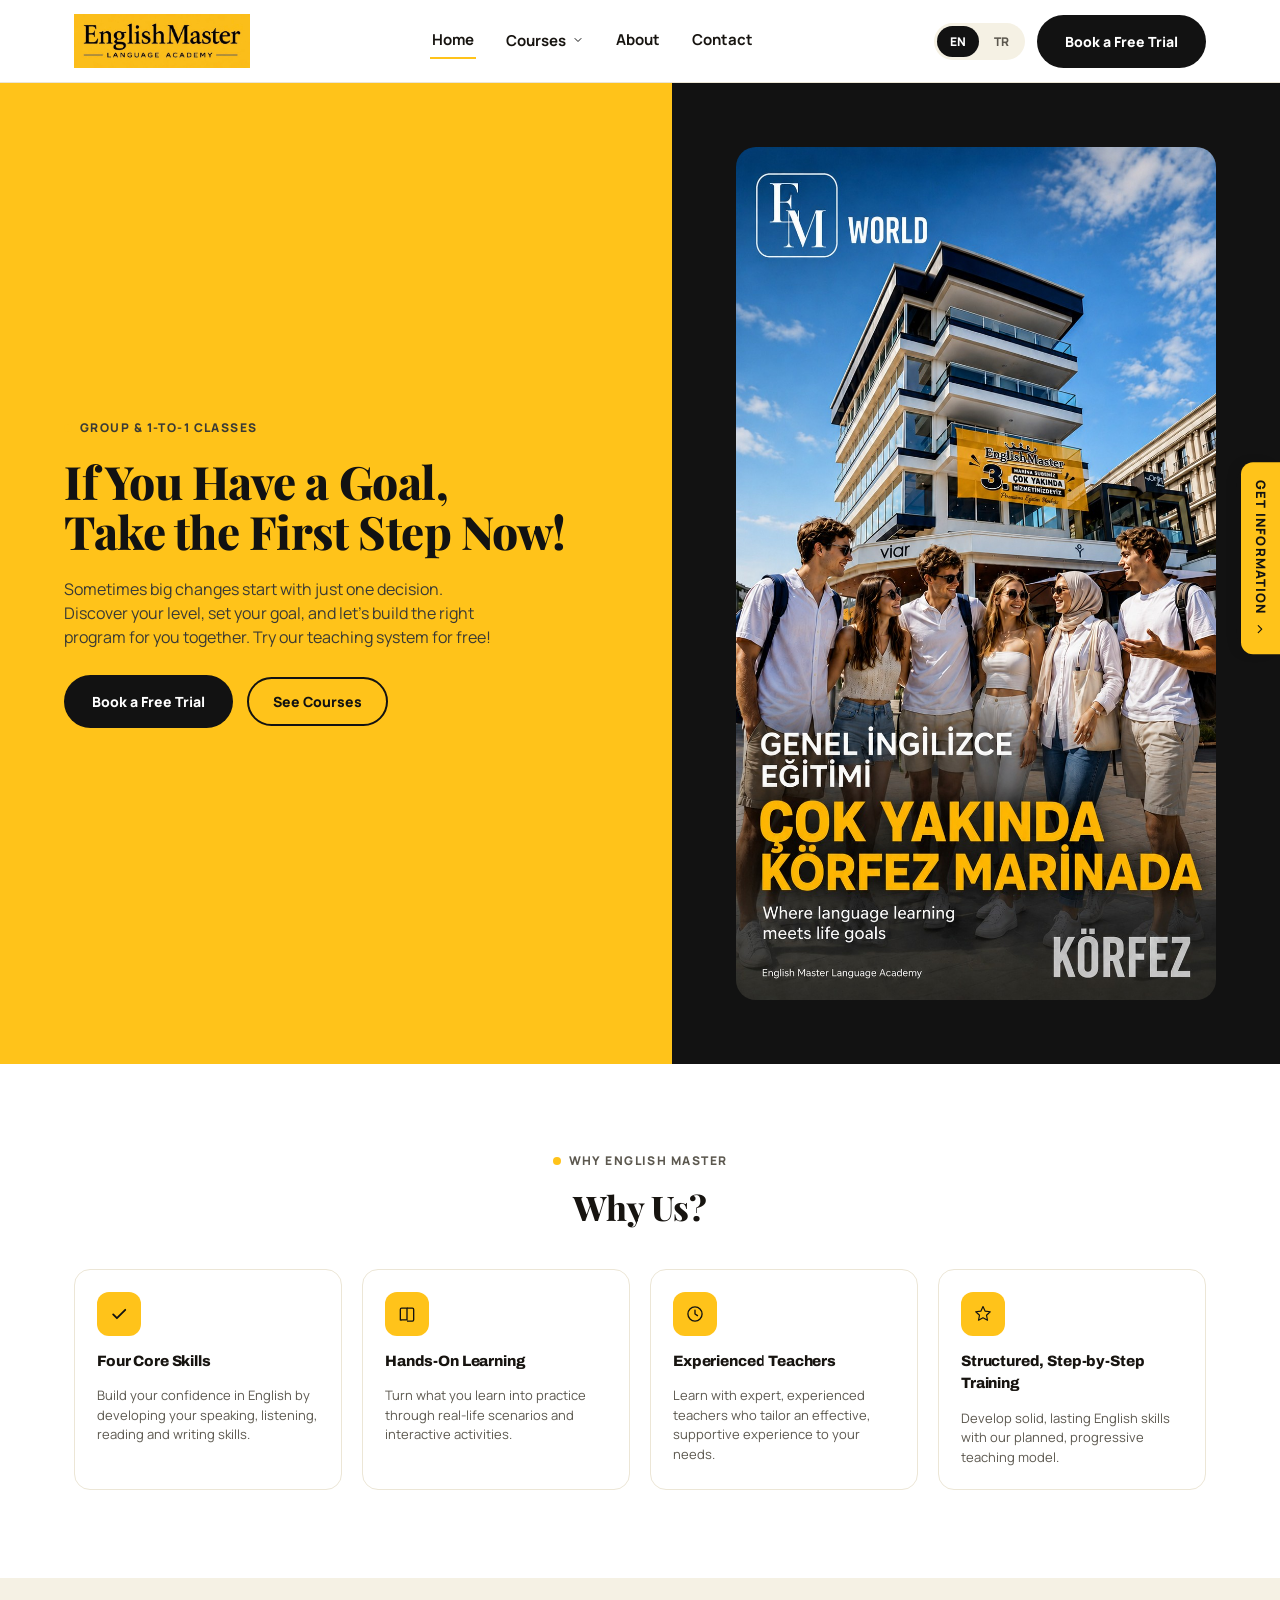
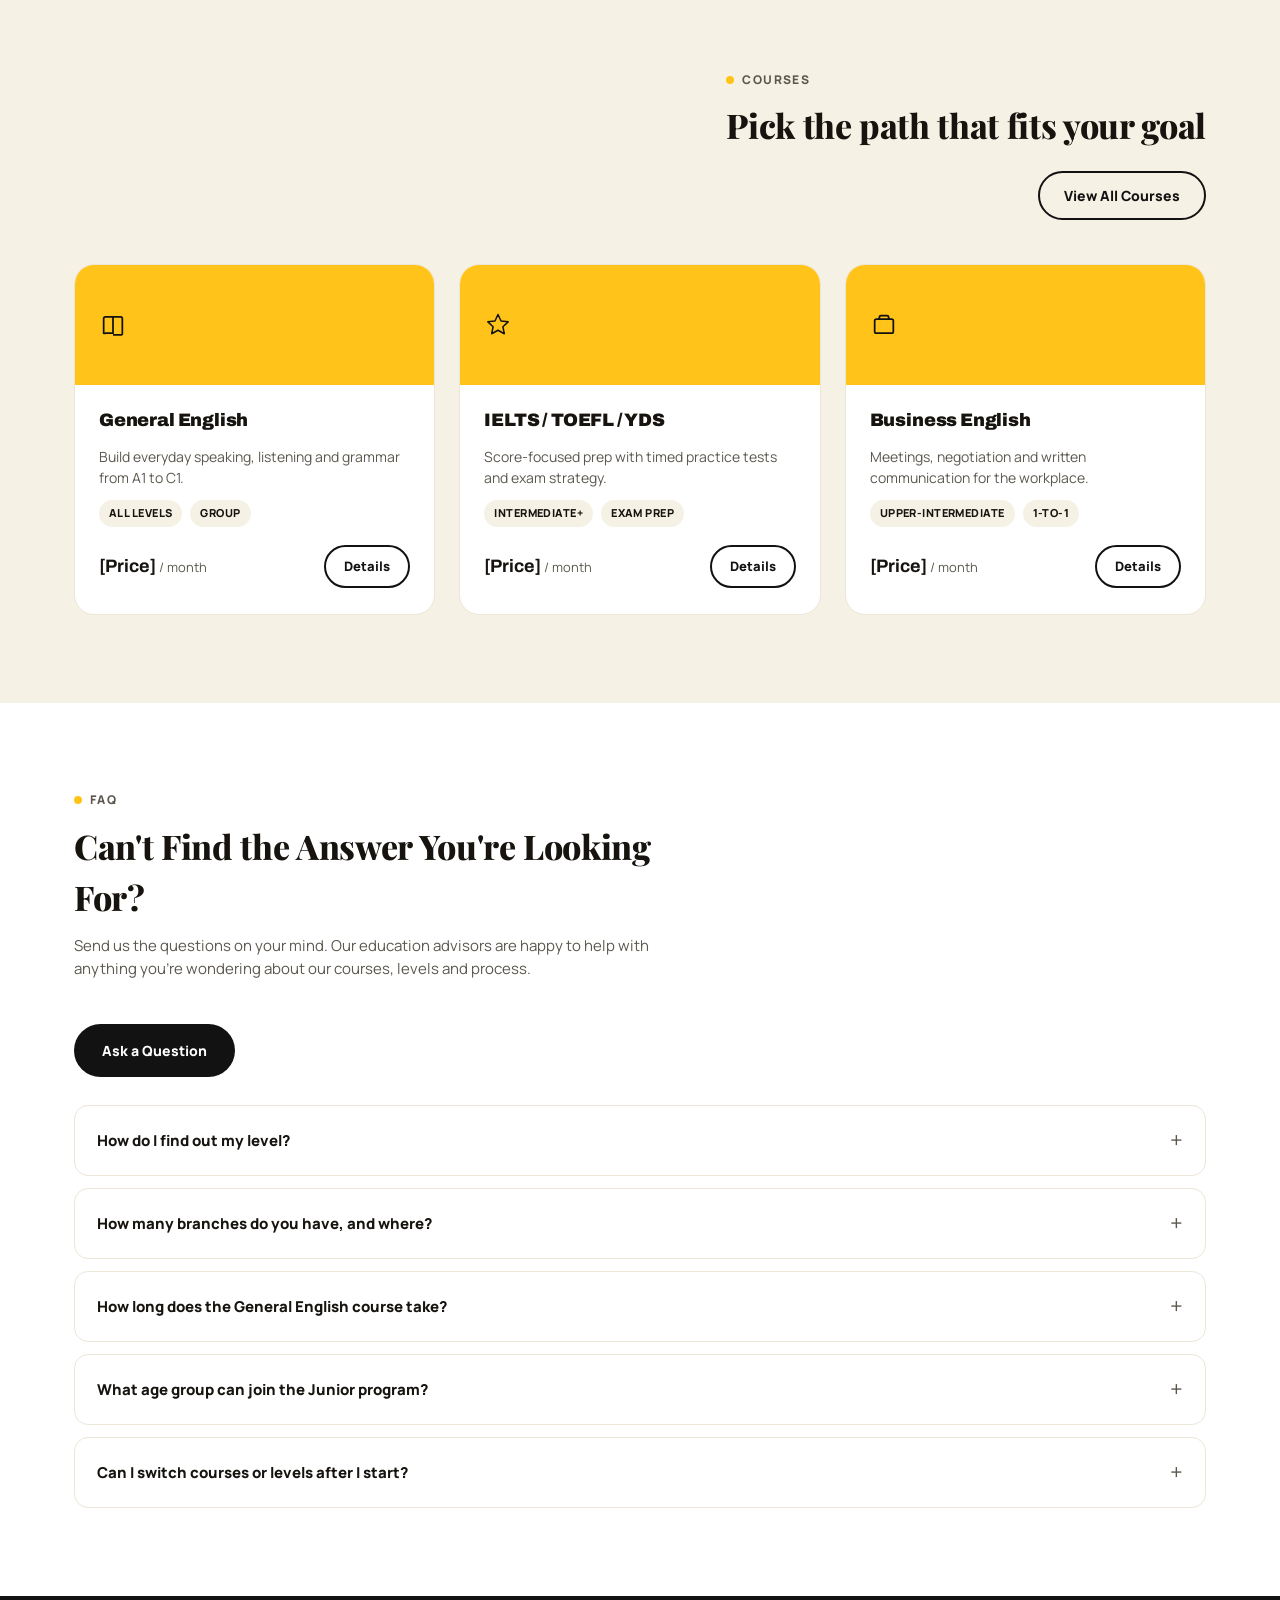
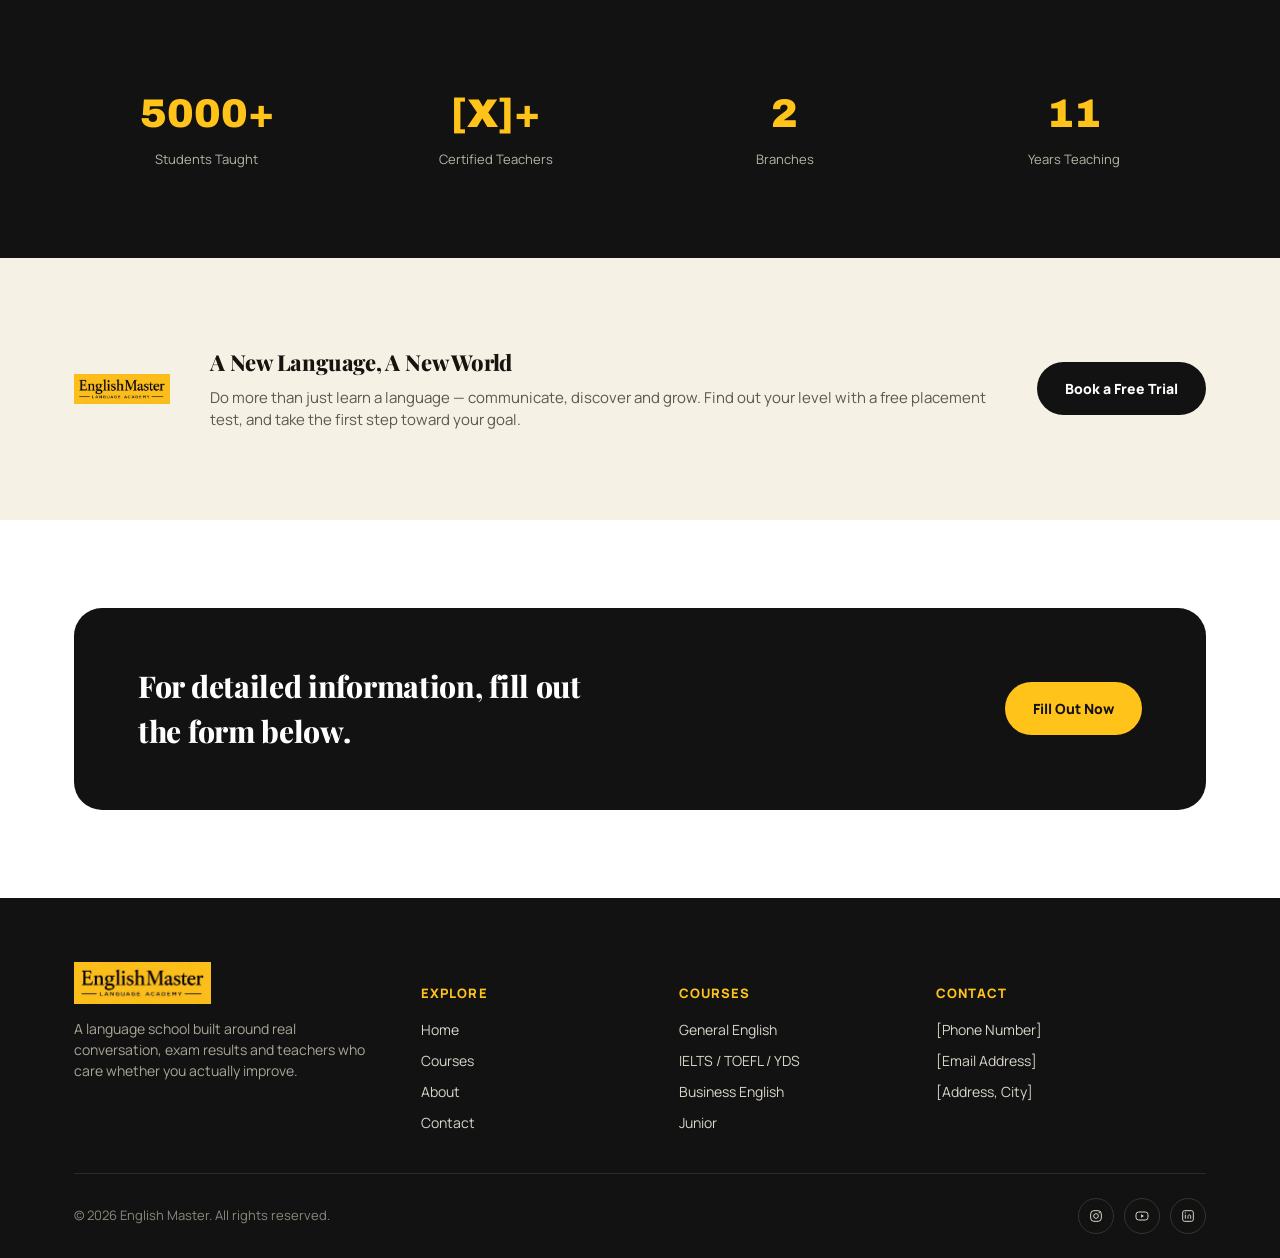
==== index.html @ 017a29ae "Apply content revision brief: new homepage hero/why-us/FAQ, real stats, and course-page overhaul Hom" ====
<!doctype html>
<html lang="en">
<head>
<meta charset="UTF-8">
<meta name="viewport" content="width=device-width, initial-scale=1.0">
<title>English Master — Learn English With Confidence</title>
<meta name="description" content="English Master is a language school offering General English, exam preparation (IELTS, TOEFL, YDS) and Business English courses, in person and online.">
<link rel="stylesheet" href="css/style.css">
</head>
<body>

<header class="site-header">
  <div class="header-inner">
    <a href="index.html" class="logo">
      <span class="logo-badge">
        <img src="images/logo.png" alt="English Master Language Academy" class="logo-img">
      </span>
    </a>
    <nav class="main-nav" id="mainNav">
      <a href="index.html" class="active" data-i18n="nav.home">Home</a>
      <div class="nav-item has-dropdown">
        <button type="button" class="dropdown-trigger" aria-expanded="false" aria-haspopup="true">
          <span data-i18n="nav.courses">Courses</span>
          <svg width="12" height="12" viewBox="0 0 24 24" fill="none"><path d="M6 9l6 6 6-6" stroke="#121212" stroke-width="2" stroke-linecap="round" stroke-linejoin="round"/></svg>
        </button>
        <div class="dropdown-menu">
    <a href="course-general-english.html" data-i18n="footer.courseGeneral">General English</a>
    <a href="course-ielts.html" data-i18n="courses.card2.title">IELTS Preparation</a>
    <a href="course-toefl.html" data-i18n="courses.card3.title">TOEFL Preparation</a>
    <a href="course-yds.html" data-i18n="courses.card4.title">YDS / YÖKDİL</a>
    <a href="course-business-english.html" data-i18n="courses.card5.title">Business English</a>
    <a href="course-junior.html" data-i18n="courses.card6.title">Junior</a>
    <a href="courses.html" class="dropdown-viewall" data-i18n="home.courses.viewAll">View All Courses</a>
        </div>
      </div>
      <a href="about.html" data-i18n="nav.about">About</a>
      <a href="contact.html" data-i18n="nav.contact">Contact</a>
    </nav>
    <div class="header-actions">
      <div class="lang-toggle" id="langToggle">
        <button type="button" class="lang-btn active" data-lang="en" aria-pressed="true">EN</button>
        <button type="button" class="lang-btn" data-lang="tr" aria-pressed="false">TR</button>
      </div>
      <a class="btn btn-primary" href="contact.html#lead-form" data-i18n="common.bookTrial">Book a Free Trial</a>
      <button class="nav-toggle" id="navToggle" aria-label="Toggle menu">
        <svg width="20" height="20" viewBox="0 0 24 24" fill="none"><path d="M4 6h16M4 12h16M4 18h16" stroke="#121212" stroke-width="2" stroke-linecap="round"/></svg>
      </button>
    </div>
  </div>
</header>

<section class="hero" style="padding:0;">
  <div class="hero-copy">
    <span class="kicker" style="color:#3a3a35;" data-i18n="home.hero.kicker">Group &amp; 1-to-1 classes</span>
    <h1 data-i18n-html="home.hero.title">Fluent starts<br>with one class.</h1>
    <p data-i18n="home.hero.desc">Structured levels, real conversation practice, and a free placement test before you commit to anything.</p>
    <div class="hero-actions">
      <a class="btn btn-primary" href="contact.html#lead-form" data-i18n="common.bookTrial">Book a Free Trial</a>
      <a class="btn btn-outline" href="courses.html" data-i18n="home.hero.seeCourses">See Courses</a>
    </div>
  </div>
  <div class="hero-photo">
    <img src="images/korfez-marina-promo.jpg" alt="English Master Körfez Marina branch opening soon" class="hero-photo-img">
  </div>
</section>

<section class="reveal">
  <div class="container">
    <div class="section-head center" style="margin-bottom:36px;">
      <span class="kicker" data-i18n="home.why.kicker">Why English Master</span>
      <h2 data-i18n="home.why.title">Everything you need to actually speak English</h2>
    </div>
    <div class="feature-grid stagger">
      <div class="feature-card">
        <span class="icon-badge">
          <svg width="20" height="20" viewBox="0 0 24 24" fill="none"><path d="M5 12.5l4.5 4.5L19.5 7" stroke="#121212" stroke-width="2.2" fill="none" stroke-linecap="round" stroke-linejoin="round"/></svg>
        </span>
        <h4 data-i18n="home.feature1.title">Progress Guarantee</h4>
        <p data-i18n="home.feature1.desc">Move up a level on schedule, or keep attending classes at no extra cost until you do.</p>
      </div>
      <div class="feature-card">
        <span class="icon-badge">
          <svg width="20" height="20" viewBox="0 0 24 24" fill="none"><path d="M4 19V6.5C4 5.7 4.7 5 5.5 5H12v14H5.5A1.5 1.5 0 0 1 4 19z" stroke="#121212" stroke-width="1.6" fill="none"/><path d="M12 5h6.5c.8 0 1.5.7 1.5 1.5V19a1.5 1.5 0 0 1-1.5 1.5H12" stroke="#121212" stroke-width="1.6" fill="none"/></svg>
        </span>
        <h4 data-i18n="home.feature2.title">Certified Teachers</h4>
        <p data-i18n="home.feature2.desc">Every instructor is trained and certified before they lead a class of their own.</p>
      </div>
      <div class="feature-card">
        <span class="icon-badge">
          <svg width="20" height="20" viewBox="0 0 24 24" fill="none"><circle cx="12" cy="12" r="8.5" stroke="#121212" stroke-width="1.6"/><path d="M12 7.5V12l3 2" stroke="#121212" stroke-width="1.6" stroke-linecap="round" stroke-linejoin="round"/></svg>
        </span>
        <h4 data-i18n="home.feature3.title">Online &amp; In-Person</h4>
        <p data-i18n="home.feature3.desc">Join a classroom near you or take live online lessons — same curriculum, either way.</p>
      </div>
      <div class="feature-card">
        <span class="icon-badge">
          <svg width="20" height="20" viewBox="0 0 24 24" fill="none"><path d="M12 3l2.6 5.6 6.1.7-4.5 4.2 1.2 6-5.4-3-5.4 3 1.2-6-4.5-4.2 6.1-.7z" stroke="#121212" stroke-width="1.4" stroke-linejoin="round" fill="none"/></svg>
        </span>
        <h4 data-i18n="home.feature4.title">Exam-Focused Prep</h4>
        <p data-i18n="home.feature4.desc">Dedicated tracks for IELTS, TOEFL and YDS, taught by examiners-trained staff.</p>
      </div>
    </div>
  </div>
</section>

<section class="bg-sand reveal">
  <div class="container">
    <div class="section-head" style="display:flex; align-items:flex-end; justify-content:space-between; flex-wrap:wrap; gap:20px; max-width:none;">
      <div>
        <span class="kicker" data-i18n="home.courses.kicker">Courses</span>
        <h2 style="margin-top:10px;" data-i18n="home.courses.title">Pick the path that fits your goal</h2>
      </div>
      <a class="btn btn-outline" href="courses.html" data-i18n="home.courses.viewAll">View All Courses</a>
    </div>
    <div class="course-grid stagger">
      <div class="course-card">
        <div class="course-card-top">
          <svg width="28" height="28" viewBox="0 0 24 24" fill="none"><path d="M4 19V6.5C4 5.7 4.7 5 5.5 5H12v14H5.5A1.5 1.5 0 0 1 4 19z" stroke="#121212" stroke-width="1.5" fill="none"/><path d="M12 5h6.5c.8 0 1.5.7 1.5 1.5V19a1.5 1.5 0 0 1-1.5 1.5H12" stroke="#121212" stroke-width="1.5" fill="none"/></svg>
        </div>
        <div class="course-card-body">
          <h4 style="font-size:18px; font-family:'Archivo',sans-serif; font-weight:900;" data-i18n="home.course1.title">General English</h4>
          <p class="text-soft" style="font-size:14px;" data-i18n="home.course1.desc">Build everyday speaking, listening and grammar from A1 to C1.</p>
          <div class="course-tags"><span class="tag" data-i18n="home.course1.tag1">All Levels</span><span class="tag" data-i18n="home.course1.tag2">Group</span></div>
          <div class="course-card-footer">
            <span class="course-price"><strong>[Price]</strong> <span data-i18n="common.perMonth">/ month</span></span>
            <a class="btn btn-sm btn-outline" href="courses.html" data-i18n="common.details">Details</a>
          </div>
        </div>
      </div>
      <div class="course-card">
        <div class="course-card-top">
          <svg width="28" height="28" viewBox="0 0 24 24" fill="none"><path d="M12 3l2.6 5.6 6.1.7-4.5 4.2 1.2 6-5.4-3-5.4 3 1.2-6-4.5-4.2 6.1-.7z" stroke="#121212" stroke-width="1.3" stroke-linejoin="round" fill="none"/></svg>
        </div>
        <div class="course-card-body">
          <h4 style="font-size:18px; font-family:'Archivo',sans-serif; font-weight:900;" data-i18n="home.course2.title">IELTS / TOEFL / YDS</h4>
          <p class="text-soft" style="font-size:14px;" data-i18n="home.course2.desc">Score-focused prep with timed practice tests and exam strategy.</p>
          <div class="course-tags"><span class="tag" data-i18n="home.course2.tag1">Intermediate+</span><span class="tag" data-i18n="home.course2.tag2">Exam Prep</span></div>
          <div class="course-card-footer">
            <span class="course-price"><strong>[Price]</strong> <span data-i18n="common.perMonth">/ month</span></span>
            <a class="btn btn-sm btn-outline" href="courses.html" data-i18n="common.details">Details</a>
          </div>
        </div>
      </div>
      <div class="course-card">
        <div class="course-card-top">
          <svg width="28" height="28" viewBox="0 0 24 24" fill="none"><rect x="4" y="7" width="16" height="12" rx="1.5" stroke="#121212" stroke-width="1.5"/><path d="M8 7V5.5A1.5 1.5 0 0 1 9.5 4h5A1.5 1.5 0 0 1 16 5.5V7" stroke="#121212" stroke-width="1.5" fill="none"/></svg>
        </div>
        <div class="course-card-body">
          <h4 style="font-size:18px; font-family:'Archivo',sans-serif; font-weight:900;" data-i18n="home.course3.title">Business English</h4>
          <p class="text-soft" style="font-size:14px;" data-i18n="home.course3.desc">Meetings, negotiation and written communication for the workplace.</p>
          <div class="course-tags"><span class="tag" data-i18n="home.course3.tag1">Upper-Intermediate</span><span class="tag" data-i18n="home.course3.tag2">1-to-1</span></div>
          <div class="course-card-footer">
            <span class="course-price"><strong>[Price]</strong> <span data-i18n="common.perMonth">/ month</span></span>
            <a class="btn btn-sm btn-outline" href="courses.html" data-i18n="common.details">Details</a>
          </div>
        </div>
      </div>
    </div>
  </div>
</section>

<section class="reveal">
  <div class="container">
    <div class="section-head">
      <span class="kicker" data-i18n="home.ask.kicker">Ask Us</span>
      <h2 data-i18n="home.ask.title">Ask an English Advisor</h2>
      <p class="text-soft" data-i18n="home.ask.desc">Not sure which course or level is right for you? Ask — our advisors answer every question.</p>
    </div>
    <div style="display:flex; align-items:center; gap:14px; margin-bottom:28px; flex-wrap:wrap;">
      <a class="btn btn-primary" href="contact.html#lead-form" data-i18n="home.ask.askBtn">Ask a Question</a>
    </div>
    <div class="faq-list stagger">
      <details class="faq-item">
        <summary data-i18n="home.faq.q1">How do I find out my level?</summary>
        <p data-i18n="home.faq.a1">Before you enroll, you take a free placement test that checks your writing, speaking and reading skills, and you start in the group and level that actually fits you.</p>
      </details>
      <details class="faq-item">
        <summary data-i18n="home.faq.q2">How many branches do you have, and where?</summary>
        <p data-i18n="home.faq.a2">We have 2 branches — Yenimahalle and Körfez (Marina) — and you can also join our online classes.</p>
      </details>
      <details class="faq-item">
        <summary data-i18n="home.faq.q3">How long does the General English course take?</summary>
        <p data-i18n="home.faq.a3">Our General English course takes 2–2.5 months, with flexible weekday and weekend morning, afternoon and evening timetables.</p>
      </details>
      <details class="faq-item">
        <summary data-i18n="home.faq.q4">What age group can join the Junior program?</summary>
        <p data-i18n="home.faq.a4">Our Junior program is designed for children aged 7–12, building confidence through games, stories and speaking practice.</p>
      </details>
      <details class="faq-item">
        <summary data-i18n="home.faq.q5">Can I switch courses or levels after I start?</summary>
        <p data-i18n="home.faq.a5">Yes — talk to your advisor and we'll move you to a more suitable level or course at no extra charge, based on your needs.</p>
      </details>
    </div>
  </div>
</section>

<section class="bg-black reveal">
  <div class="container">
    <div class="stat-grid stagger">
      <div>
        <div class="stat-num">5000+</div>
        <div class="stat-label" data-i18n="home.stats.students">Students Taught</div>
      </div>
      <div>
        <div class="stat-num">[X]+</div>
        <div class="stat-label" data-i18n="home.stats.teachers">Certified Teachers</div>
      </div>
      <div>
        <div class="stat-num">2</div>
        <div class="stat-label" data-i18n="home.stats.branches">Branches</div>
      </div>
      <div>
        <div class="stat-num">11</div>
        <div class="stat-label" data-i18n="home.stats.years">Years Teaching</div>
      </div>
    </div>
  </div>
</section>

<section class="bg-sand reveal">
  <div class="container" style="display:flex; align-items:center; gap:40px; flex-wrap:wrap;">
    <img src="images/logo.png" alt="English Master Language Academy" class="logo-mark-img">
    <div style="flex:1; min-width:260px;">
      <h3 style="font-size:22px; margin-bottom:8px;" data-i18n="home.silent.title">A New Language, A New World</h3>
      <p class="text-soft" data-i18n="home.silent.desc">Do more than just learn a language — communicate, discover and grow. Find out your level with a free placement test, and take the first step toward your goal.</p>
    </div>
    <a class="btn btn-primary" href="contact.html#lead-form" data-i18n="common.bookTrial">Book a Free Trial</a>
  </div>
</section>

<section class="reveal">
  <div class="container">
    <div class="cta-banner">
      <h2 data-i18n="home.ctaBanner.title">For detailed information, fill out the form below.</h2>
      <a class="btn btn-secondary" href="contact.html#lead-form" data-i18n="home.ctaBanner.button">Fill Out Now</a>
    </div>
  </div>
</section>

<a href="contact.html#lead-form" class="get-info-tab">
  <span data-i18n="common.getInfo">Get Information</span>
  <svg width="14" height="14" viewBox="0 0 24 24" fill="none" style="writing-mode:horizontal-tb;"><path d="M9 6l6 6-6 6" stroke="#121212" stroke-width="2" fill="none" stroke-linecap="round" stroke-linejoin="round"/></svg>
</a>

<footer class="site-footer">
  <div class="container">
    <div class="footer-grid">
      <div class="footer-brand">
        <div class="logo">
          <span class="logo-badge logo-badge-footer">
            <img src="images/logo.png" alt="English Master Language Academy" class="logo-img logo-img-footer">
          </span>
        </div>
        <p data-i18n="footer.tagline">A language school built around real conversation, exam results and teachers who care whether you actually improve.</p>
      </div>
      <div>
        <h5 data-i18n="footer.explore">Explore</h5>
        <div class="footer-links">
          <a href="index.html" data-i18n="nav.home">Home</a>
          <a href="courses.html" data-i18n="nav.courses">Courses</a>
          <a href="about.html" data-i18n="nav.about">About</a>
          <a href="contact.html" data-i18n="nav.contact">Contact</a>
        </div>
      </div>
      <div>
        <h5 data-i18n="footer.coursesHeading">Courses</h5>
        <div class="footer-links">
          <a href="courses.html" data-i18n="footer.courseGeneral">General English</a>
          <a href="courses.html" data-i18n="footer.courseExam">IELTS / TOEFL / YDS</a>
          <a href="courses.html" data-i18n="footer.courseBusiness">Business English</a>
          <a href="courses.html" data-i18n="footer.courseKids">Junior</a>
        </div>
      </div>
      <div>
        <h5 data-i18n="footer.contactHeading">Contact</h5>
        <div class="footer-links">
          <a href="tel:+900000000000" data-i18n="footer.phone">[Phone Number]</a>
          <a href="mailto:info@example.com" data-i18n="footer.email">[Email Address]</a>
          <span data-i18n="footer.address">[Address, City]</span>
        </div>
      </div>
    </div>
    <div class="footer-bottom">
      <span>© <span id="year"></span> English Master. <span data-i18n="footer.rights">All rights reserved.</span></span>
      <div class="social-row">
        <a class="social-icon" href="#" aria-label="Instagram"><svg width="16" height="16" viewBox="0 0 24 24" fill="none"><rect x="4" y="4" width="16" height="16" rx="5" stroke="#d8d5c9" stroke-width="1.5"/><circle cx="12" cy="12" r="3.5" stroke="#d8d5c9" stroke-width="1.5"/><circle cx="17" cy="7" r="1" fill="#d8d5c9"/></svg></a>
        <a class="social-icon" href="#" aria-label="YouTube"><svg width="16" height="16" viewBox="0 0 24 24" fill="none"><rect x="3" y="6" width="18" height="12" rx="4" stroke="#d8d5c9" stroke-width="1.5"/><path d="M10.5 9.5v5l4.5-2.5z" fill="#d8d5c9"/></svg></a>
        <a class="social-icon" href="#" aria-label="LinkedIn"><svg width="16" height="16" viewBox="0 0 24 24" fill="none"><rect x="4" y="4" width="16" height="16" rx="3" stroke="#d8d5c9" stroke-width="1.5"/><line x1="8" y1="10" x2="8" y2="16" stroke="#d8d5c9" stroke-width="1.5"/><circle cx="8" cy="7.3" r="1" fill="#d8d5c9"/><path d="M12 16v-3.5c0-1.4 1-2.3 2.2-2.3 1.2 0 1.8.8 1.8 2.3V16" stroke="#d8d5c9" stroke-width="1.5" fill="none"/></svg></a>
      </div>
    </div>
  </div>
</footer>

<script src="js/i18n.js"></script>
<script src="js/motion.js"></script>
<script src="js/main.js"></script>
<script>document.getElementById('year').textContent = new Date().getFullYear();</script>
</body>
</html>
---- css/style.css ----
/* English Master — shared theme & layout */

@import url('https://fonts.googleapis.com/css2?family=Archivo:wght@600;700;800;900&family=Manrope:wght@400;500;600;700;800&family=Playfair+Display:wght@700;800;900&display=swap');

:root {
  --em-yellow: #FFC31A;
  --em-yellow-deep: #E0AA0E;
  --em-black: #121212;
  --em-white: #FFFFFF;
  --em-sand: #F5F1E4;
  --em-border: #ECE6D6;
  --em-text: #171410;
  --em-text-soft: #5c584f;
  --em-text-faint: #9a9588;
  --em-radius-pill: 999px;
  --em-radius-card: 20px;
  --em-shadow: 0 20px 40px -24px rgba(18, 18, 18, 0.25);
  --em-max: 1180px;
}

* { box-sizing: border-box; }

html { scroll-behavior: smooth; }

body {
  margin: 0;
  font-family: 'Manrope', system-ui, -apple-system, sans-serif;
  color: var(--em-text);
  background: var(--em-white);
  line-height: 1.5;
}

h1, h2, h3, .display {
  font-family: 'Playfair Display', Georgia, serif;
  font-weight: 800;
  letter-spacing: -0.01em;
  margin: 0;
}

h4 {
  font-family: 'Archivo', system-ui, sans-serif;
  font-weight: 900;
  letter-spacing: -0.01em;
  margin: 0;
}

p { margin: 0; }

a { color: inherit; text-decoration: none; }
a.link-underline { text-decoration: underline; text-underline-offset: 3px; }

img { max-width: 100%; display: block; }

.container {
  width: 100%;
  max-width: var(--em-max);
  margin: 0 auto;
  padding: 0 24px;
}

.kicker {
  display: inline-flex;
  align-items: center;
  gap: 8px;
  font-size: 12px;
  font-weight: 800;
  letter-spacing: 0.12em;
  text-transform: uppercase;
  color: var(--em-text-soft);
}
.kicker::before {
  content: "";
  width: 8px;
  height: 8px;
  border-radius: 50%;
  background: var(--em-yellow);
}

/* Buttons */
.btn {
  display: inline-flex;
  align-items: center;
  justify-content: center;
  gap: 8px;
  font-family: 'Manrope', sans-serif;
  font-weight: 800;
  font-size: 14px;
  padding: 14px 26px;
  border-radius: var(--em-radius-pill);
  border: 2px solid transparent;
  cursor: pointer;
  white-space: nowrap;
  transition: transform 0.15s ease, background 0.15s ease, color 0.15s ease;
}
.btn:hover { transform: translateY(-1px); }
.btn-primary { background: var(--em-black); color: var(--em-white); }
.btn-primary:hover { background: #262626; }
.btn-secondary { background: var(--em-yellow); color: var(--em-black); }
.btn-secondary:hover { background: var(--em-yellow-deep); }
.btn-outline { background: transparent; color: var(--em-black); border-color: var(--em-black); padding: 12px 24px; }
.btn-outline:hover { background: var(--em-black); color: var(--em-white); }
.btn-sm { padding: 10px 18px; font-size: 13px; }
.btn-block { width: 100%; }

.pill {
  display: inline-flex;
  align-items: center;
  gap: 10px;
  border-radius: var(--em-radius-pill);
  padding: 6px 16px 6px 6px;
  font-weight: 800;
  font-size: 13px;
}
.pill-icon {
  width: 30px;
  height: 30px;
  border-radius: 50%;
  display: flex;
  align-items: center;
  justify-content: center;
  flex-shrink: 0;
}
.pill-phone { background: var(--em-yellow); color: var(--em-black); }
.pill-phone .pill-icon { background: var(--em-black); }
.pill-whatsapp { background: var(--em-white); color: var(--em-black); border: 2px solid var(--em-black); }
.pill-whatsapp .pill-icon { background: #25D366; }
.pill-dark { background: var(--em-black); color: var(--em-white); width: 100%; }

.branch-contact-grid {
  display: grid;
  grid-template-columns: repeat(2, minmax(0, 1fr));
  gap: 24px;
}
.branch-contact-card {
  background: var(--em-yellow);
  border-radius: 20px;
  padding: 32px;
  display: flex;
  flex-direction: column;
  justify-content: center;
  gap: 20px;
  aspect-ratio: 1 / 1;
}
.branch-contact-card h3 { font-size: 22px; }
.branch-contact-pills {
  display: flex;
  flex-direction: column;
  gap: 12px;
}

@media (max-width: 900px) {
  .branch-contact-grid { grid-template-columns: 1fr; }
  .branch-contact-card { aspect-ratio: auto; }
}

/* Header */
.site-header {
  position: sticky;
  top: 0;
  z-index: 40;
  background: var(--em-white);
  border-bottom: 1px solid var(--em-border);
}
.header-inner {
  max-width: var(--em-max);
  margin: 0 auto;
  padding: 14px 24px;
  display: flex;
  align-items: center;
  justify-content: space-between;
  gap: 24px;
}
.logo { display: flex; align-items: center; gap: 12px; flex-shrink: 0; }
.logo-mark {
  width: 44px;
  height: 44px;
  border-radius: 12px;
  background: var(--em-yellow);
  display: flex;
  align-items: center;
  justify-content: center;
  flex-shrink: 0;
}
.logo-word {
  font-family: 'Archivo', sans-serif;
  font-weight: 900;
  font-size: 21px;
  letter-spacing: -0.01em;
  color: var(--em-black);
}
.logo-word em {
  font-style: normal;
  background: var(--em-yellow);
  padding: 1px 8px;
  border-radius: 5px;
}
.logo-badge {
  display: inline-flex;
  align-items: center;
  justify-content: center;
  background: transparent;
  padding: 0;
  border-radius: 0;
}
.logo-badge-footer { padding: 0; border-radius: 0; }
.logo-img {
  height: 54px;
  width: auto;
  display: block;
}
.logo-img-footer { height: 42px; }
.main-nav {
  display: flex;
  align-items: center;
  gap: 28px;
  font-weight: 700;
  font-size: 15px;
}
.main-nav a { padding: 6px 2px; border-bottom: 2px solid transparent; }
.main-nav a:hover, .main-nav a.active { border-color: var(--em-yellow); }
.header-actions { display: flex; align-items: center; gap: 12px; }

.nav-item { position: relative; }
.dropdown-trigger {
  display: flex;
  align-items: center;
  gap: 6px;
  border: none;
  background: none;
  padding: 6px 2px;
  border-bottom: 2px solid transparent;
  font-family: 'Manrope', sans-serif;
  font-weight: 700;
  font-size: 15px;
  color: var(--em-text);
  cursor: pointer;
}
.dropdown-trigger svg { transition: transform 0.15s ease; }
.nav-item.open .dropdown-trigger,
.dropdown-trigger:hover,
.dropdown-trigger.active { border-color: var(--em-yellow); }
.nav-item.open .dropdown-trigger svg { transform: rotate(180deg); }
.dropdown-menu {
  display: none;
  position: absolute;
  top: calc(100% + 14px);
  left: 0;
  min-width: 240px;
  background: var(--em-white);
  border: 1px solid var(--em-border);
  border-radius: 16px;
  box-shadow: var(--em-shadow);
  padding: 10px;
  flex-direction: column;
  gap: 2px;
  z-index: 50;
}
.nav-item.open .dropdown-menu { display: flex; }
.dropdown-menu a {
  padding: 10px 12px;
  border-radius: 10px;
  font-size: 14px;
  font-weight: 600;
  color: var(--em-text);
}
.dropdown-menu a:hover { background: var(--em-sand); }
.dropdown-menu a.dropdown-viewall {
  margin-top: 4px;
  border-top: 1px solid var(--em-border);
  padding-top: 12px;
  border-radius: 0;
  font-weight: 800;
  color: var(--em-text-soft);
}
.nav-toggle {
  display: none;
  width: 42px;
  height: 42px;
  border-radius: 10px;
  border: 1px solid var(--em-border);
  background: var(--em-white);
  align-items: center;
  justify-content: center;
  cursor: pointer;
}
.lang-toggle {
  display: flex;
  align-items: center;
  background: var(--em-sand);
  border-radius: 999px;
  padding: 3px;
  gap: 2px;
  flex-shrink: 0;
}
.lang-btn {
  border: none;
  background: transparent;
  font-family: 'Manrope', sans-serif;
  font-weight: 800;
  font-size: 12px;
  padding: 7px 13px;
  border-radius: 999px;
  cursor: pointer;
  color: var(--em-text-soft);
}
.lang-btn.active { background: var(--em-black); color: var(--em-white); }

/* Hero */
.hero {
  display: grid;
  grid-template-columns: 1.05fr 0.95fr;
  min-height: 520px;
}
.hero-copy {
  background: var(--em-yellow);
  padding: 72px 64px;
  display: flex;
  flex-direction: column;
  justify-content: center;
  gap: 20px;
}
.hero-copy h1 { font-size: 46px; line-height: 1.08; color: var(--em-black); }
.hero-copy p { font-size: 16px; color: #3a3a35; max-width: 440px; }
.hero-actions { display: flex; align-items: center; gap: 14px; flex-wrap: wrap; margin-top: 6px; }
.hero-photo {
  background: var(--em-black);
  padding: 64px;
  display: flex;
  align-items: center;
  justify-content: center;
}
.hero-photo-img {
  width: 100%;
  height: auto;
  object-fit: contain;
  border-radius: 20px;
}
.photo-placeholder {
  width: 100%;
  height: 100%;
  min-height: 360px;
  border-radius: 20px;
  background: linear-gradient(135deg, #2b2b26, #171612);
  border: 1px dashed #4c4a41;
  display: flex;
  align-items: center;
  justify-content: center;
  font-size: 12px;
  font-weight: 700;
  letter-spacing: 0.08em;
  text-transform: uppercase;
  color: #8a877c;
  text-align: center;
  padding: 24px;
}

/* Sections */
section { padding: 88px 0; }
.section-head {
  display: flex;
  flex-direction: column;
  gap: 12px;
  max-width: 640px;
  margin-bottom: 44px;
}
.section-head h2 { font-size: 34px; }
.section-head.center { margin-left: auto; margin-right: auto; text-align: center; align-items: center; }
.text-soft { color: var(--em-text-soft); font-size: 15px; }

.bg-sand { background: var(--em-sand); }
.bg-black { background: var(--em-black); color: var(--em-white); }
.bg-black .text-soft { color: #b7b3a6; }

/* Feature badges */
.feature-grid {
  display: grid;
  grid-template-columns: repeat(4, minmax(0, 1fr));
  gap: 20px;
}
.feature-card {
  background: var(--em-white);
  border: 1px solid var(--em-border);
  border-radius: 16px;
  padding: 22px;
  display: flex;
  flex-direction: column;
  gap: 14px;
}
.feature-card .icon-badge { width: 44px; height: 44px; border-radius: 12px; background: var(--em-yellow); display: flex; align-items: center; justify-content: center; }
.feature-card h4 { font-size: 15px; font-weight: 800; }
.feature-card p { font-size: 13px; color: var(--em-text-soft); }

/* Course cards */
.course-grid {
  display: grid;
  grid-template-columns: repeat(3, minmax(0, 1fr));
  gap: 24px;
}
.course-card {
  scroll-margin-top: 100px;
  background: var(--em-white);
  border: 1px solid var(--em-border);
  border-radius: var(--em-radius-card);
  overflow: hidden;
  display: flex;
  flex-direction: column;
  transition: box-shadow 0.15s ease, transform 0.15s ease;
}
.course-card:hover { box-shadow: var(--em-shadow); transform: translateY(-2px); }
.course-card-top {
  height: 120px;
  background: var(--em-yellow);
  display: flex;
  align-items: center;
  padding: 0 24px;
  gap: 14px;
}
.course-card-body { padding: 22px 24px 26px; display: flex; flex-direction: column; gap: 12px; flex: 1; }
.course-tags { display: flex; gap: 8px; flex-wrap: wrap; }
.tag {
  font-size: 11px;
  font-weight: 800;
  letter-spacing: 0.04em;
  text-transform: uppercase;
  background: var(--em-sand);
  color: var(--em-text);
  padding: 5px 10px;
  border-radius: 999px;
}
.course-price { font-size: 13px; color: var(--em-text-soft); }
.course-price strong { color: var(--em-text); font-size: 18px; font-family: 'Archivo', sans-serif; }
.course-card-footer { margin-top: auto; display: flex; align-items: center; justify-content: space-between; gap: 12px; padding-top: 6px; }

/* Seal badge */
.seal {
  width: 132px;
  height: 132px;
  border-radius: 50%;
  background: var(--em-yellow);
  border: 3px solid var(--em-black);
  display: flex;
  flex-direction: column;
  align-items: center;
  justify-content: center;
  gap: 6px;
  flex-shrink: 0;
}
.seal span { font-family: 'Archivo', sans-serif; font-weight: 900; font-size: 12px; text-align: center; line-height: 1.25; }

/* Q&A / Ask section */
.ask-card {
  background: var(--em-white);
  border: 1px solid var(--em-border);
  border-radius: var(--em-radius-card);
  padding: 28px 32px;
  display: flex;
  flex-direction: column;
  gap: 14px;
}
.ask-question { font-size: 16px; font-weight: 800; }
.ask-answer {
  background: var(--em-sand);
  border-radius: 14px;
  padding: 18px 20px;
  font-size: 14px;
  color: #3f3c35;
  line-height: 1.6;
}
.ask-label { font-size: 11px; font-weight: 800; letter-spacing: 0.1em; text-transform: uppercase; color: var(--em-text-faint); }

/* FAQ accordion */
.faq-list { display: flex; flex-direction: column; gap: 12px; }
.faq-item {
  background: var(--em-white);
  border: 1px solid var(--em-border);
  border-radius: 14px;
  overflow: hidden;
}
.faq-item summary {
  cursor: pointer;
  padding: 18px 22px;
  font-weight: 800;
  font-size: 15px;
  list-style: none;
  display: flex;
  align-items: center;
  justify-content: space-between;
  gap: 12px;
}
.faq-item summary::-webkit-details-marker { display: none; }
.faq-item summary::after { content: "+"; font-size: 22px; font-weight: 400; color: var(--em-text-soft); flex-shrink: 0; }
.faq-item[open] summary::after { content: "\2013"; }
.faq-item p { padding: 0 22px 20px; margin: 0; font-size: 14px; line-height: 1.6; color: var(--em-text-soft); }

/* Logo mark beside text (replaces SINCE seal) */
.logo-mark-img { width: 96px; height: auto; flex-shrink: 0; }

/* Lead form */
.form-card {
  background: var(--em-white);
  border-radius: 24px;
  box-shadow: var(--em-shadow);
  padding: 40px;
  display: flex;
  flex-direction: column;
  gap: 16px;
}
.form-row { display: grid; grid-template-columns: repeat(2, minmax(0,1fr)); gap: 16px; }
label { font-size: 13px; font-weight: 700; margin-bottom: 6px; display: block; }
input, select, textarea {
  width: 100%;
  font-family: 'Manrope', sans-serif;
  font-size: 14px;
  padding: 13px 16px;
  border-radius: 12px;
  border: 1px solid var(--em-border);
  background: var(--em-white);
  color: var(--em-text);
}
input:focus, select:focus, textarea:focus { outline: 2px solid var(--em-yellow); outline-offset: 1px; }
.field { display: flex; flex-direction: column; }
.checkbox-row { display: flex; align-items: flex-start; gap: 10px; font-size: 13px; color: var(--em-text-soft); }
.checkbox-row input { width: 18px; height: 18px; margin-top: 2px; flex-shrink: 0; }
.form-note { font-size: 12px; color: var(--em-text-faint); }
.form-success {
  display: none;
  background: var(--em-sand);
  border-radius: 14px;
  padding: 16px 18px;
  font-size: 14px;
  font-weight: 700;
}
.form-success.visible { display: block; }

/* Stats / seals row */
.stat-grid { display: grid; grid-template-columns: repeat(4, minmax(0,1fr)); gap: 24px; text-align: center; }
.stat-num { font-family: 'Archivo', sans-serif; font-weight: 900; font-size: 40px; color: var(--em-yellow); }
.stat-label { font-size: 13px; color: #b7b3a6; margin-top: 6px; }

/* Branch / location cards */
.branch-grid { display: grid; grid-template-columns: repeat(2, minmax(0,1fr)); gap: 20px; }
.branch-card {
  background: var(--em-white);
  border: 1px solid var(--em-border);
  border-top: 4px solid var(--em-yellow);
  border-radius: 18px;
  padding: 22px 24px;
  display: flex;
  flex-direction: column;
  gap: 10px;
}
.branch-card h4 { font-size: 16px; }

/* CTA banner */
.cta-banner {
  background: var(--em-black);
  border-radius: 28px;
  padding: 56px 64px;
  display: flex;
  align-items: center;
  justify-content: space-between;
  gap: 32px;
  flex-wrap: wrap;
}
.cta-banner h2 { color: var(--em-white); font-size: 30px; max-width: 480px; }
.cta-banner-actions { display: flex; align-items: center; gap: 14px; flex-wrap: wrap; }

/* Footer */
.site-footer { background: var(--em-black); color: #d8d5c9; padding: 64px 0 24px; }
.footer-grid {
  display: grid;
  grid-template-columns: 1.4fr 1fr 1fr 1.2fr;
  gap: 32px;
  padding-bottom: 40px;
  border-bottom: 1px solid #2b2b26;
}
.footer-grid h5 { font-size: 13px; font-weight: 800; letter-spacing: 0.08em; text-transform: uppercase; color: var(--em-yellow); margin-bottom: 16px; }
.footer-links { display: flex; flex-direction: column; gap: 10px; font-size: 14px; }
.footer-links a:hover { color: var(--em-yellow); }
.footer-brand p { color: #a9a596; font-size: 14px; max-width: 300px; margin-top: 14px; }
.footer-bottom {
  padding-top: 24px;
  display: flex;
  align-items: center;
  justify-content: space-between;
  flex-wrap: wrap;
  gap: 12px;
  font-size: 13px;
  color: #8a877c;
}
.social-row { display: flex; gap: 10px; }
.social-icon {
  width: 36px;
  height: 36px;
  border-radius: 50%;
  border: 1px solid #35342d;
  display: flex;
  align-items: center;
  justify-content: center;
}
.social-icon:hover { background: var(--em-yellow); border-color: var(--em-yellow); }
.social-icon:hover svg path, .social-icon:hover svg circle { stroke: var(--em-black); }

/* Floating get-info tab */
.get-info-tab {
  position: fixed;
  right: 0;
  top: 62%;
  transform: translateY(-50%);
  background: var(--em-yellow);
  color: var(--em-black);
  writing-mode: vertical-rl;
  padding: 18px 10px;
  border-radius: 12px 0 0 12px;
  font-weight: 800;
  font-size: 13px;
  letter-spacing: 0.08em;
  text-transform: uppercase;
  display: flex;
  align-items: center;
  gap: 8px;
  z-index: 30;
  box-shadow: -6px 0 16px -8px rgba(18,18,18,0.3);
}

/* Page hero (inner pages) */
.page-hero {
  background: var(--em-sand);
  padding: 56px 0;
}
.page-hero h1 { font-size: 38px; }
.breadcrumb { font-size: 13px; color: var(--em-text-soft); margin-bottom: 12px; }
.breadcrumb a:hover { text-decoration: underline; }

@media (max-width: 900px) {
  .main-nav { display: none; }
  .nav-toggle { display: flex; }
  .header-actions .btn-primary { display: none; }
  .hero { grid-template-columns: 1fr; }
  .hero-copy, .hero-photo { padding: 40px 24px; }
  .hero-copy h1 { font-size: 34px; }
  .feature-grid, .course-grid, .stat-grid, .branch-grid, .footer-grid { grid-template-columns: repeat(2, minmax(0,1fr)); }
  .form-row { grid-template-columns: 1fr; }
  .cta-banner { flex-direction: column; align-items: flex-start; text-align: left; }
  .get-info-tab { display: none; }
}

@media (max-width: 600px) {
  .feature-grid, .course-grid, .stat-grid, .branch-grid, .footer-grid { grid-template-columns: 1fr; }
  section { padding: 56px 0; }
  .hero-copy h1 { font-size: 28px; }
  .form-card { padding: 24px; }
}

.main-nav.open {
  display: flex;
  position: absolute;
  top: 100%;
  left: 0;
  right: 0;
  background: var(--em-white);
  border-bottom: 1px solid var(--em-border);
  flex-direction: column;
  align-items: flex-start;
  padding: 16px 24px 24px;
  gap: 16px;
}
.main-nav.open .nav-item { width: 100%; }
.main-nav.open .dropdown-trigger { width: 100%; justify-content: space-between; }
.main-nav.open .dropdown-menu {
  display: none;
  position: static;
  box-shadow: none;
  border: none;
  padding: 4px 0 0 12px;
  width: 100%;
}
.main-nav.open .nav-item.open .dropdown-menu { display: flex; }

/* Scroll-reveal motion */
.reveal {
  opacity: 0;
  transform: translateY(28px);
  transition: opacity 0.7s ease, transform 0.7s ease;
}
.reveal.is-visible { opacity: 1; transform: translateY(0); }

.stagger > * {
  opacity: 0;
  transform: translateY(18px);
  transition: opacity 0.55s ease, transform 0.55s ease;
}
.stagger.is-visible > * { opacity: 1; transform: translateY(0); }
.stagger.is-visible > *:nth-child(1) { transition-delay: 0.05s; }
.stagger.is-visible > *:nth-child(2) { transition-delay: 0.12s; }
.stagger.is-visible > *:nth-child(3) { transition-delay: 0.19s; }
.stagger.is-visible > *:nth-child(4) { transition-delay: 0.26s; }
.stagger.is-visible > *:nth-child(5) { transition-delay: 0.33s; }
.stagger.is-visible > *:nth-child(6) { transition-delay: 0.4s; }

@media (prefers-reduced-motion: reduce) {
  .reveal, .stagger > * {
    opacity: 1;
    transform: none;
    transition: none;
  }
}

/* Course detail page */
.course-hero {
  position: relative;
  min-height: 420px;
  display: flex;
  align-items: flex-end;
  background: linear-gradient(160deg, #2b2b26, #171612);
  border-bottom: 1px solid var(--em-border);
  overflow: hidden;
}
.course-hero::before {
  content: "";
  position: absolute;
  inset: 0;
  background: linear-gradient(180deg, rgba(18,18,18,0.15) 0%, rgba(18,18,18,0.75) 100%);
}
.course-hero-inner {
  position: relative;
  z-index: 1;
  padding: 64px 0 44px;
  display: flex;
  flex-direction: column;
  gap: 14px;
}
.course-hero .breadcrumb a, .course-hero .breadcrumb { color: #cfcbbd; }
.course-hero-kicker {
  font-size: 12px;
  font-weight: 800;
  letter-spacing: 0.14em;
  text-transform: uppercase;
  color: var(--em-yellow);
}
.course-hero h1 {
  color: var(--em-white);
  font-size: 52px;
  line-height: 1.05;
  max-width: 640px;
}
.course-hero p { color: #d8d5c9; max-width: 480px; }
.course-hero .hero-actions { margin-top: 6px; }

.course-info-grid {
  display: grid;
  grid-template-columns: repeat(4, minmax(0, 1fr));
  gap: 20px;
}
.info-card {
  background: var(--em-white);
  border: 1px solid var(--em-border);
  border-radius: 16px;
  padding: 22px;
  display: flex;
  flex-direction: column;
  gap: 12px;
}
.info-card .icon-badge { width: 40px; height: 40px; border-radius: 10px; background: var(--em-yellow); display: flex; align-items: center; justify-content: center; }
.info-card h4 { font-size: 13px; text-transform: uppercase; letter-spacing: 0.04em; color: var(--em-text-soft); }
.info-card p { font-size: 15px; font-weight: 700; }

.why-list { display: flex; flex-direction: column; gap: 16px; }
.why-list li { list-style: none; display: flex; align-items: flex-start; gap: 12px; font-size: 15px; }
.why-list .check-badge {
  width: 24px;
  height: 24px;
  border-radius: 50%;
  background: var(--em-yellow);
  display: flex;
  align-items: center;
  justify-content: center;
  flex-shrink: 0;
  margin-top: 1px;
}
.why-item-text { display: flex; flex-direction: column; gap: 4px; }
.why-item-title { font-weight: 800; font-size: 15px; }
.why-item-desc { font-size: 14px; font-weight: 400; color: var(--em-text-soft); }

/* Junior level cards */
.jnr-grid { display: grid; grid-template-columns: repeat(4, minmax(0, 1fr)); gap: 20px; }
.jnr-card {
  background: var(--em-white);
  border: 1px solid var(--em-border);
  border-radius: 18px;
  padding: 30px 20px;
  text-align: center;
  display: flex;
  flex-direction: column;
  align-items: center;
  gap: 16px;
}
.jnr-card h3 { font-size: 22px; }
.jnr-features { list-style: none; padding: 0; margin: 0; display: flex; flex-direction: column; gap: 8px; font-size: 13px; font-weight: 700; color: var(--em-text-soft); }
@media (max-width: 900px) { .jnr-grid { grid-template-columns: repeat(2, minmax(0,1fr)); } }
@media (max-width: 600px) { .jnr-grid { grid-template-columns: 1fr; } }

.book-grid {
  display: grid;
  grid-template-columns: repeat(6, minmax(0, 1fr));
  gap: 16px;
}
.book-card {
  aspect-ratio: 3 / 4;
  border-radius: 12px;
  background: var(--em-sand);
  border: 1px dashed #ddd6bf;
  display: flex;
  flex-direction: column;
  align-items: center;
  justify-content: center;
  gap: 8px;
  padding: 12px;
  text-align: center;
}
.book-card span { font-size: 12px; font-weight: 700; color: var(--em-text-soft); }

@media (max-width: 900px) {
  .course-hero h1 { font-size: 36px; }
  .course-info-grid { grid-template-columns: repeat(2, minmax(0,1fr)); }
  .book-grid { grid-template-columns: repeat(3, minmax(0,1fr)); }
}
@media (max-width: 600px) {
  .course-info-grid { grid-template-columns: 1fr; }
  .book-grid { grid-template-columns: repeat(2, minmax(0,1fr)); }
}

/* Class type cards */
.class-type-grid {
  display: grid;
  grid-template-columns: repeat(2, minmax(0, 1fr));
  gap: 24px;
}
.class-type-card {
  background: var(--em-white);
  border: 1px solid var(--em-border);
  border-radius: 20px;
  padding: 36px 32px 32px;
  display: flex;
  flex-direction: column;
  gap: 22px;
  text-align: center;
}
.class-type-card h3 { font-size: 25px; }
.class-type-sub {
  font-size: 13px;
  font-weight: 800;
  letter-spacing: 0.06em;
  text-transform: uppercase;
  color: var(--em-text-soft);
  padding-bottom: 18px;
  border-bottom: 1px solid var(--em-border);
}
.class-type-features {
  display: flex;
  flex-direction: column;
  gap: 16px;
  text-align: left;
  padding: 0;
  margin: 0;
}
.class-type-features li {
  list-style: none;
  display: flex;
  align-items: center;
  gap: 14px;
  font-size: 14px;
  font-weight: 700;
}
.class-type-features .feature-icon {
  width: 34px;
  height: 34px;
  border-radius: 9px;
  background: var(--em-sand);
  display: flex;
  align-items: center;
  justify-content: center;
  flex-shrink: 0;
}

/* Registration process */
.process-steps {
  display: grid;
  grid-template-columns: repeat(4, minmax(0, 1fr));
  gap: 24px;
  position: relative;
  margin-top: 12px;
}
.process-steps::before {
  content: "";
  position: absolute;
  top: 42px;
  left: 12.5%;
  right: 12.5%;
  border-top: 2px dashed var(--em-border);
  z-index: 0;
}
.process-step {
  display: flex;
  flex-direction: column;
  align-items: center;
  gap: 14px;
  text-align: center;
  position: relative;
  z-index: 1;
}
.process-step-badge {
  width: 84px;
  height: 84px;
  border-radius: 50%;
  background: var(--em-sand);
  border: 1px solid var(--em-border);
  display: flex;
  align-items: center;
  justify-content: center;
  position: relative;
}
.process-step-num {
  position: absolute;
  top: -4px;
  right: -4px;
  width: 26px;
  height: 26px;
  border-radius: 50%;
  background: var(--em-black);
  color: var(--em-white);
  font-size: 12px;
  font-weight: 800;
  display: flex;
  align-items: center;
  justify-content: center;
}
.process-step-label { font-size: 14px; font-weight: 800; }

@media (max-width: 900px) {
  .class-type-grid { grid-template-columns: 1fr; }
  .process-steps { grid-template-columns: repeat(2, minmax(0,1fr)); row-gap: 32px; }
  .process-steps::before { display: none; }
}
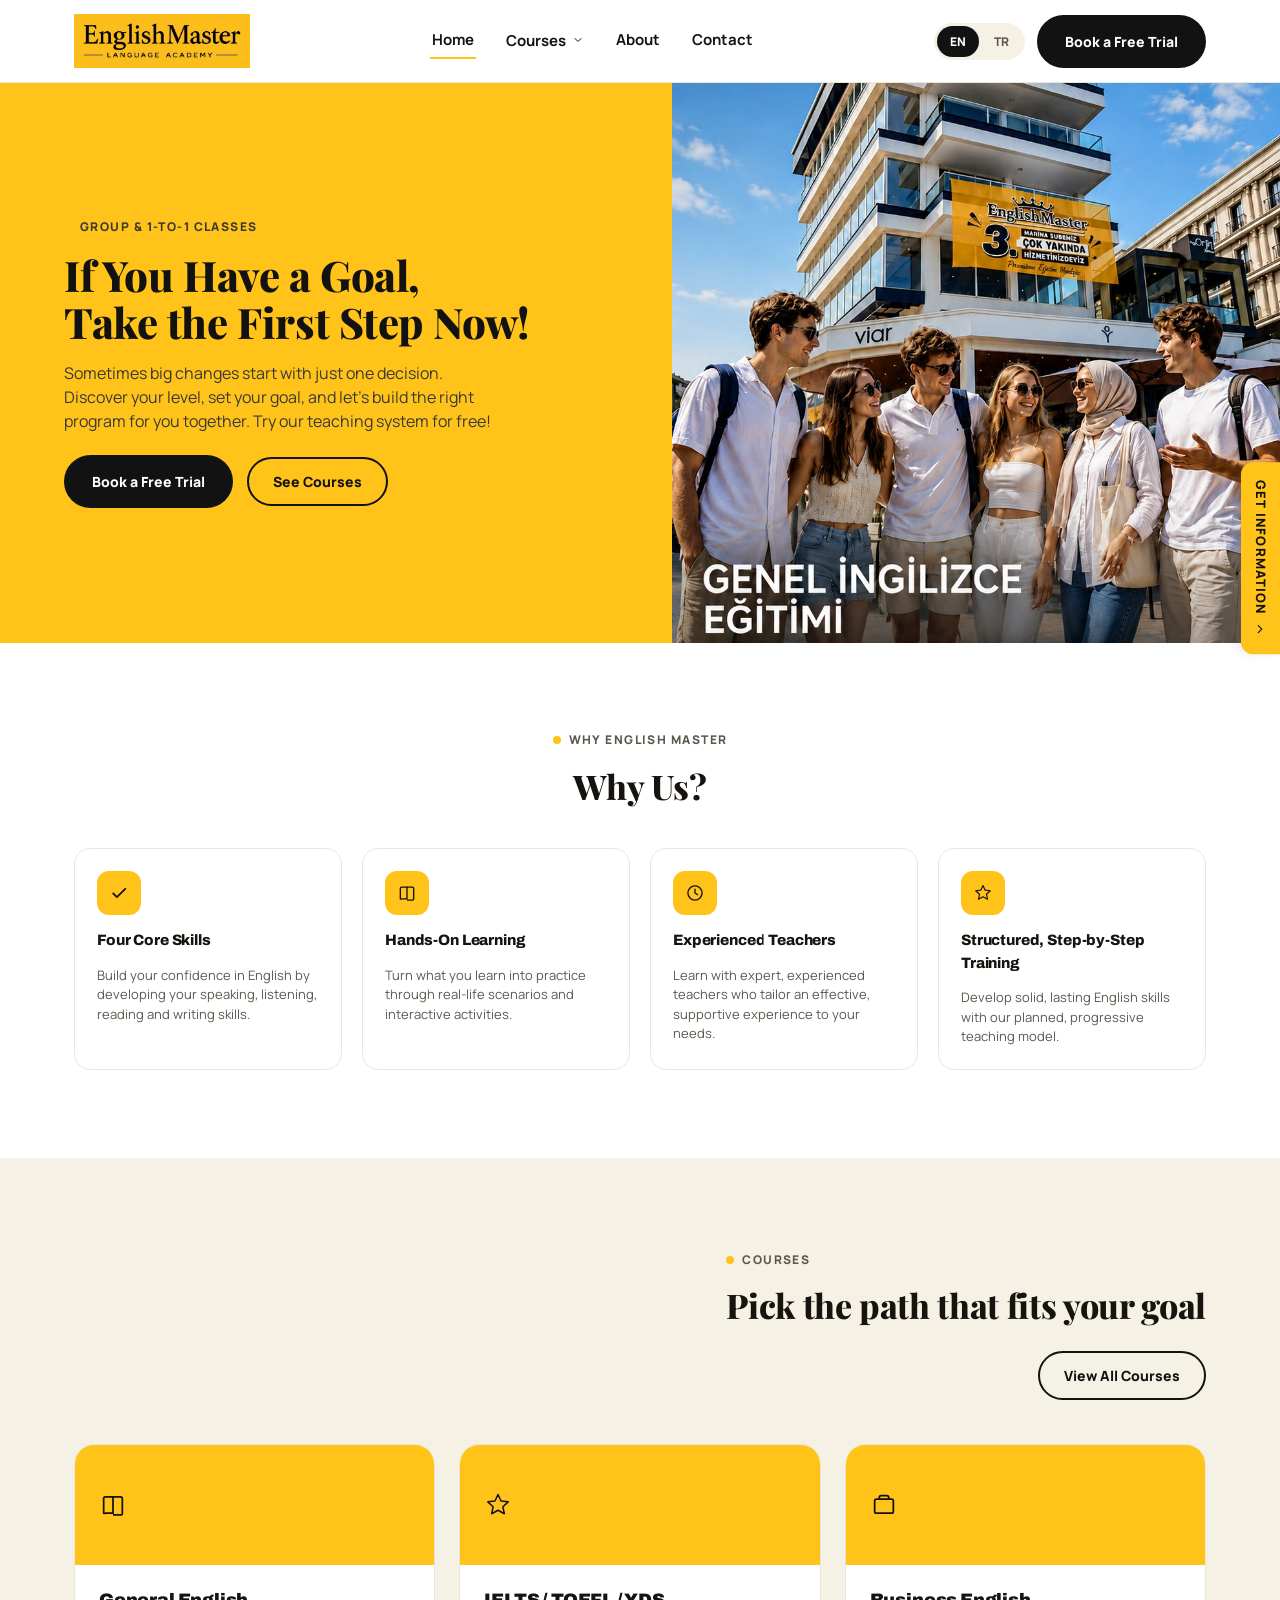
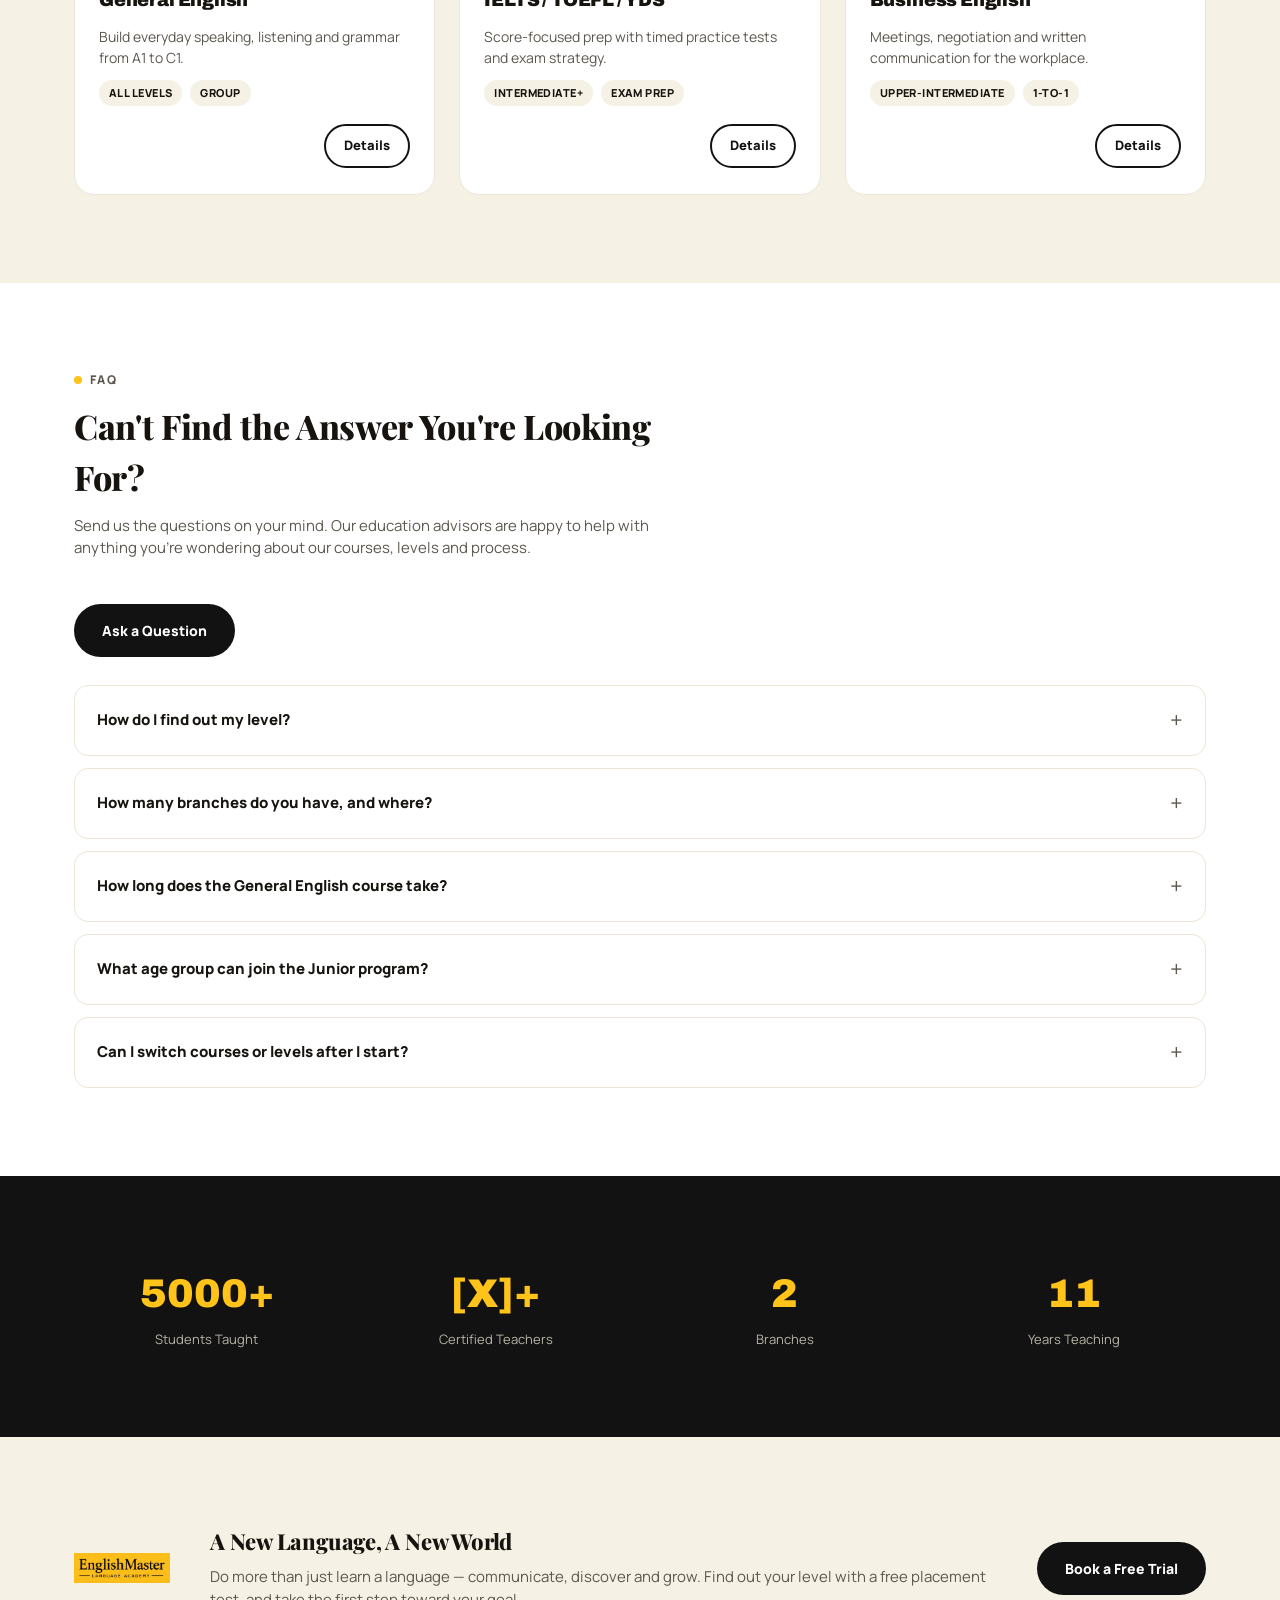
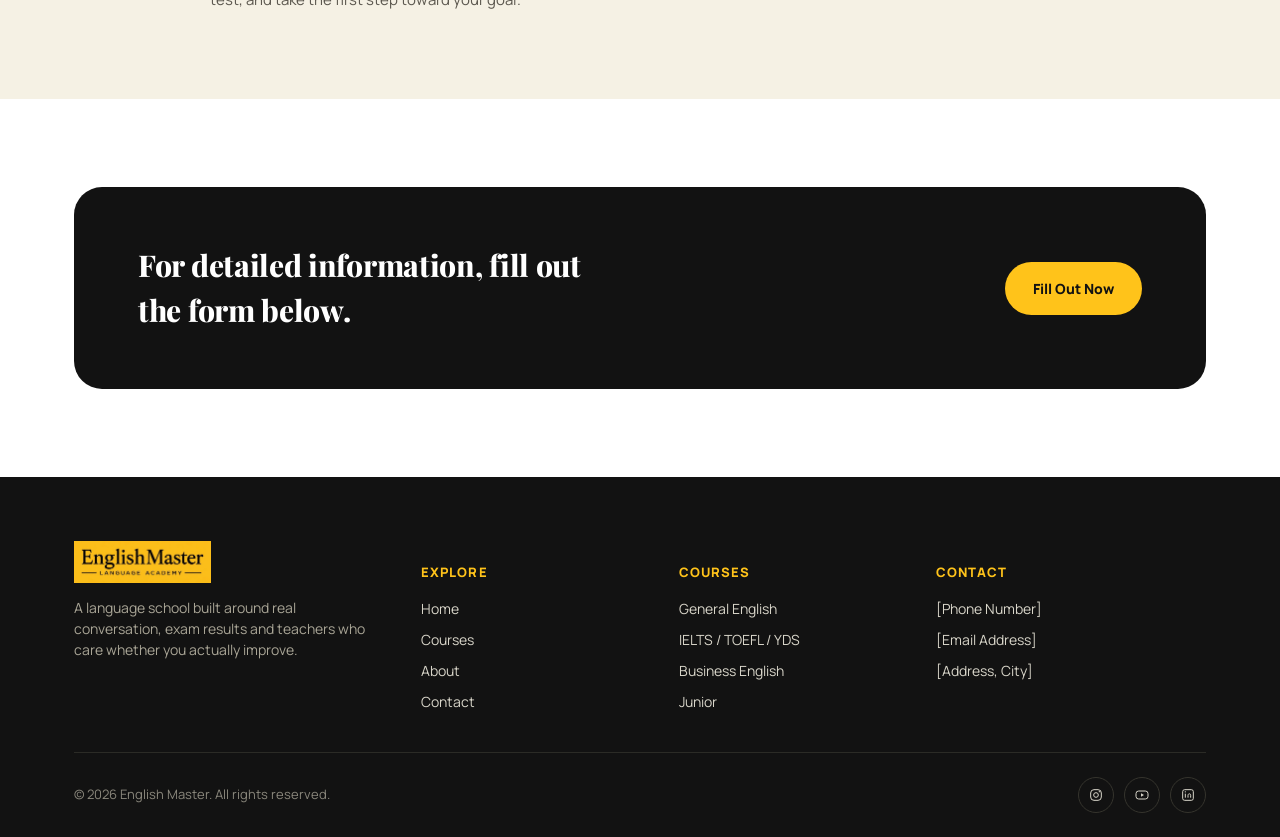
==== commit 7b187cd9: "Remove course card prices; fix hero image and text visibility Drop the [Price] placeholder from ever" ====
--- a/index.html
+++ b/index.html
@@ -122,7 +122,6 @@
           <p class="text-soft" style="font-size:14px;" data-i18n="home.course1.desc">Build everyday speaking, listening and grammar from A1 to C1.</p>
           <div class="course-tags"><span class="tag" data-i18n="home.course1.tag1">All Levels</span><span class="tag" data-i18n="home.course1.tag2">Group</span></div>
           <div class="course-card-footer">
-            <span class="course-price"><strong>[Price]</strong> <span data-i18n="common.perMonth">/ month</span></span>
             <a class="btn btn-sm btn-outline" href="courses.html" data-i18n="common.details">Details</a>
           </div>
         </div>
@@ -136,7 +135,6 @@
           <p class="text-soft" style="font-size:14px;" data-i18n="home.course2.desc">Score-focused prep with timed practice tests and exam strategy.</p>
           <div class="course-tags"><span class="tag" data-i18n="home.course2.tag1">Intermediate+</span><span class="tag" data-i18n="home.course2.tag2">Exam Prep</span></div>
           <div class="course-card-footer">
-            <span class="course-price"><strong>[Price]</strong> <span data-i18n="common.perMonth">/ month</span></span>
             <a class="btn btn-sm btn-outline" href="courses.html" data-i18n="common.details">Details</a>
           </div>
         </div>
@@ -150,7 +148,6 @@
           <p class="text-soft" style="font-size:14px;" data-i18n="home.course3.desc">Meetings, negotiation and written communication for the workplace.</p>
           <div class="course-tags"><span class="tag" data-i18n="home.course3.tag1">Upper-Intermediate</span><span class="tag" data-i18n="home.course3.tag2">1-to-1</span></div>
           <div class="course-card-footer">
-            <span class="course-price"><strong>[Price]</strong> <span data-i18n="common.perMonth">/ month</span></span>
             <a class="btn btn-sm btn-outline" href="courses.html" data-i18n="common.details">Details</a>
           </div>
         </div>
--- a/css/style.css
+++ b/css/style.css
@@ -309,31 +309,32 @@
 .hero {
   display: grid;
   grid-template-columns: 1.05fr 0.95fr;
-  min-height: 520px;
+  height: 560px;
 }
 .hero-copy {
   background: var(--em-yellow);
-  padding: 72px 64px;
-  display: flex;
-  flex-direction: column;
-  justify-content: center;
-  gap: 20px;
-}
-.hero-copy h1 { font-size: 46px; line-height: 1.08; color: var(--em-black); }
+  padding: 56px 64px;
+  display: flex;
+  flex-direction: column;
+  justify-content: center;
+  gap: 16px;
+  overflow: auto;
+}
+.hero-copy h1 { font-size: 42px; line-height: 1.1; color: var(--em-black); }
 .hero-copy p { font-size: 16px; color: #3a3a35; max-width: 440px; }
 .hero-actions { display: flex; align-items: center; gap: 14px; flex-wrap: wrap; margin-top: 6px; }
 .hero-photo {
   background: var(--em-black);
-  padding: 64px;
-  display: flex;
-  align-items: center;
-  justify-content: center;
+  position: relative;
+  overflow: hidden;
 }
 .hero-photo-img {
+  position: absolute;
+  inset: 0;
   width: 100%;
-  height: auto;
-  object-fit: contain;
-  border-radius: 20px;
+  height: 100%;
+  object-fit: cover;
+  border-radius: 0;
 }
 .photo-placeholder {
   width: 100%;
@@ -429,7 +430,7 @@
 }
 .course-price { font-size: 13px; color: var(--em-text-soft); }
 .course-price strong { color: var(--em-text); font-size: 18px; font-family: 'Archivo', sans-serif; }
-.course-card-footer { margin-top: auto; display: flex; align-items: center; justify-content: space-between; gap: 12px; padding-top: 6px; }
+.course-card-footer { margin-top: auto; display: flex; align-items: center; justify-content: flex-end; gap: 12px; padding-top: 6px; }
 
 /* Seal badge */
 .seal {
@@ -636,8 +637,9 @@
   .main-nav { display: none; }
   .nav-toggle { display: flex; }
   .header-actions .btn-primary { display: none; }
-  .hero { grid-template-columns: 1fr; }
-  .hero-copy, .hero-photo { padding: 40px 24px; }
+  .hero { grid-template-columns: 1fr; height: auto; }
+  .hero-copy { padding: 40px 24px; }
+  .hero-photo { height: 280px; }
   .hero-copy h1 { font-size: 34px; }
   .feature-grid, .course-grid, .stat-grid, .branch-grid, .footer-grid { grid-template-columns: repeat(2, minmax(0,1fr)); }
   .form-row { grid-template-columns: 1fr; }
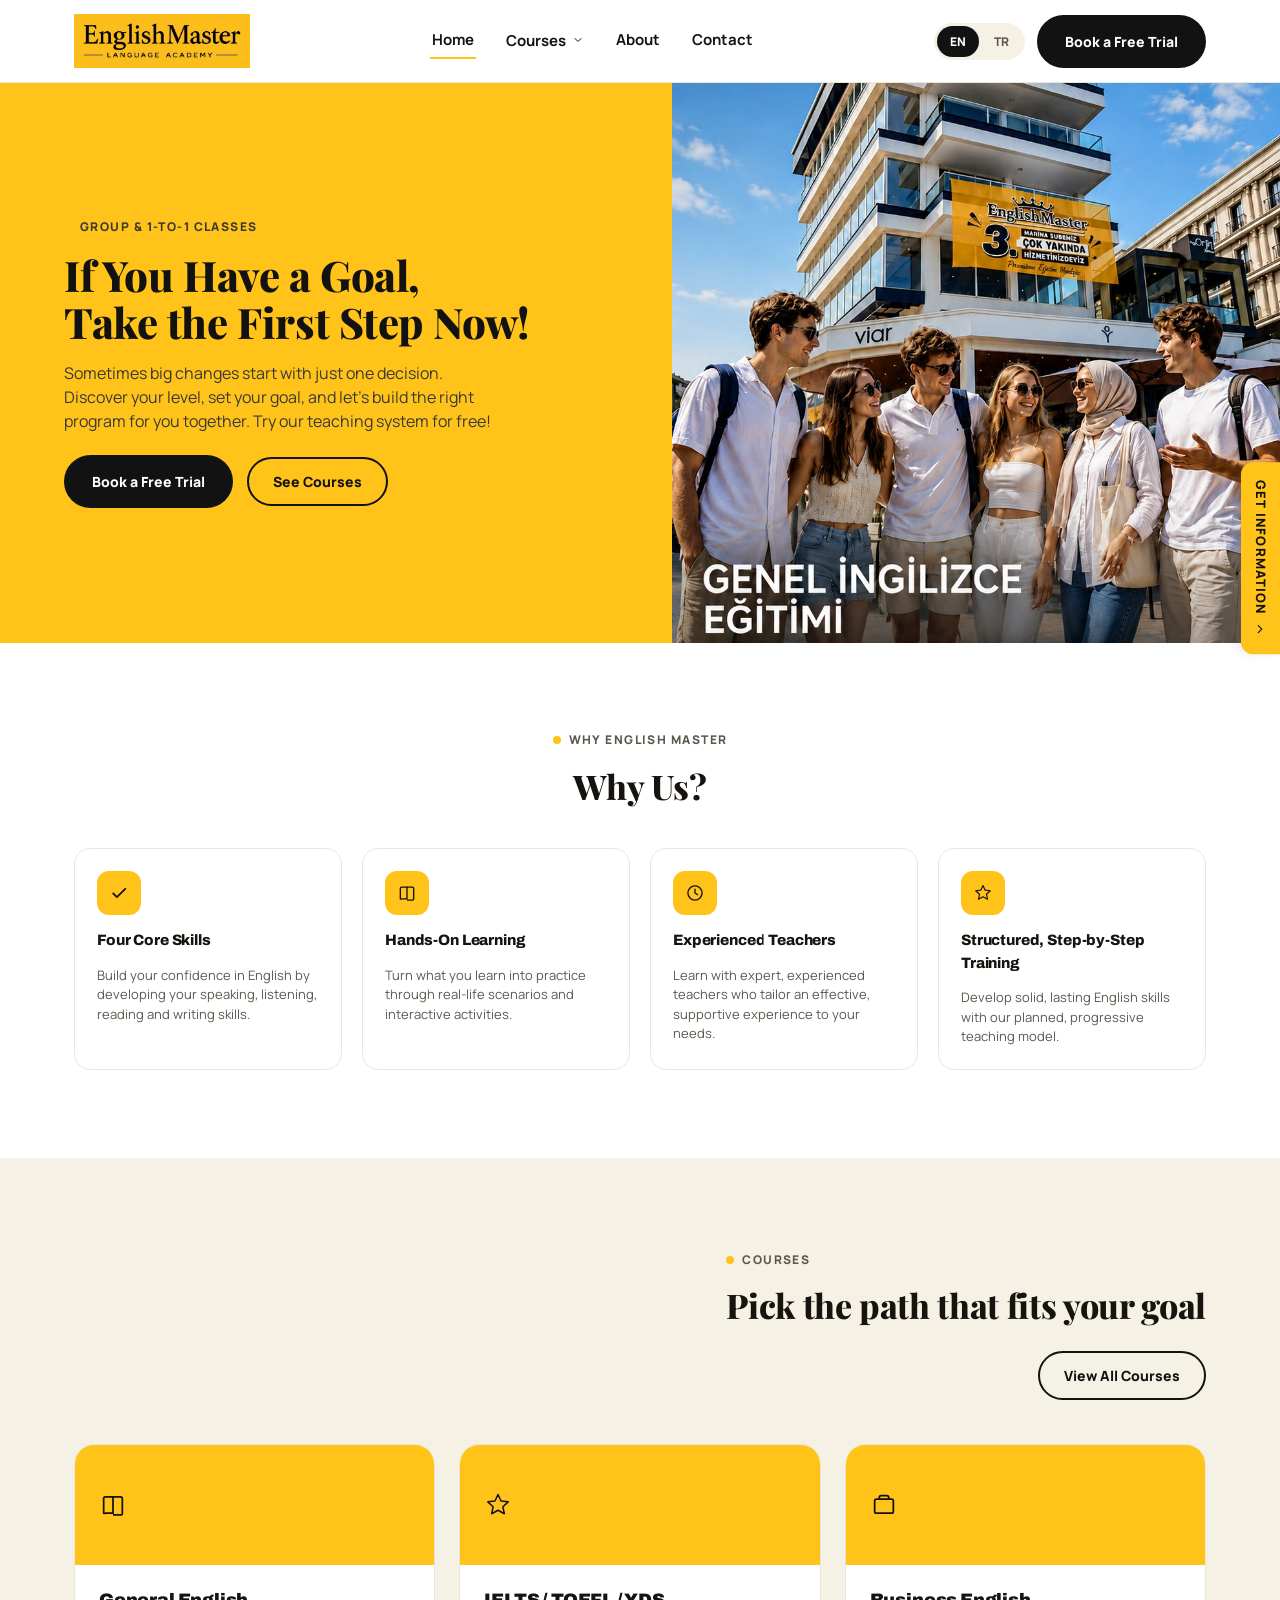
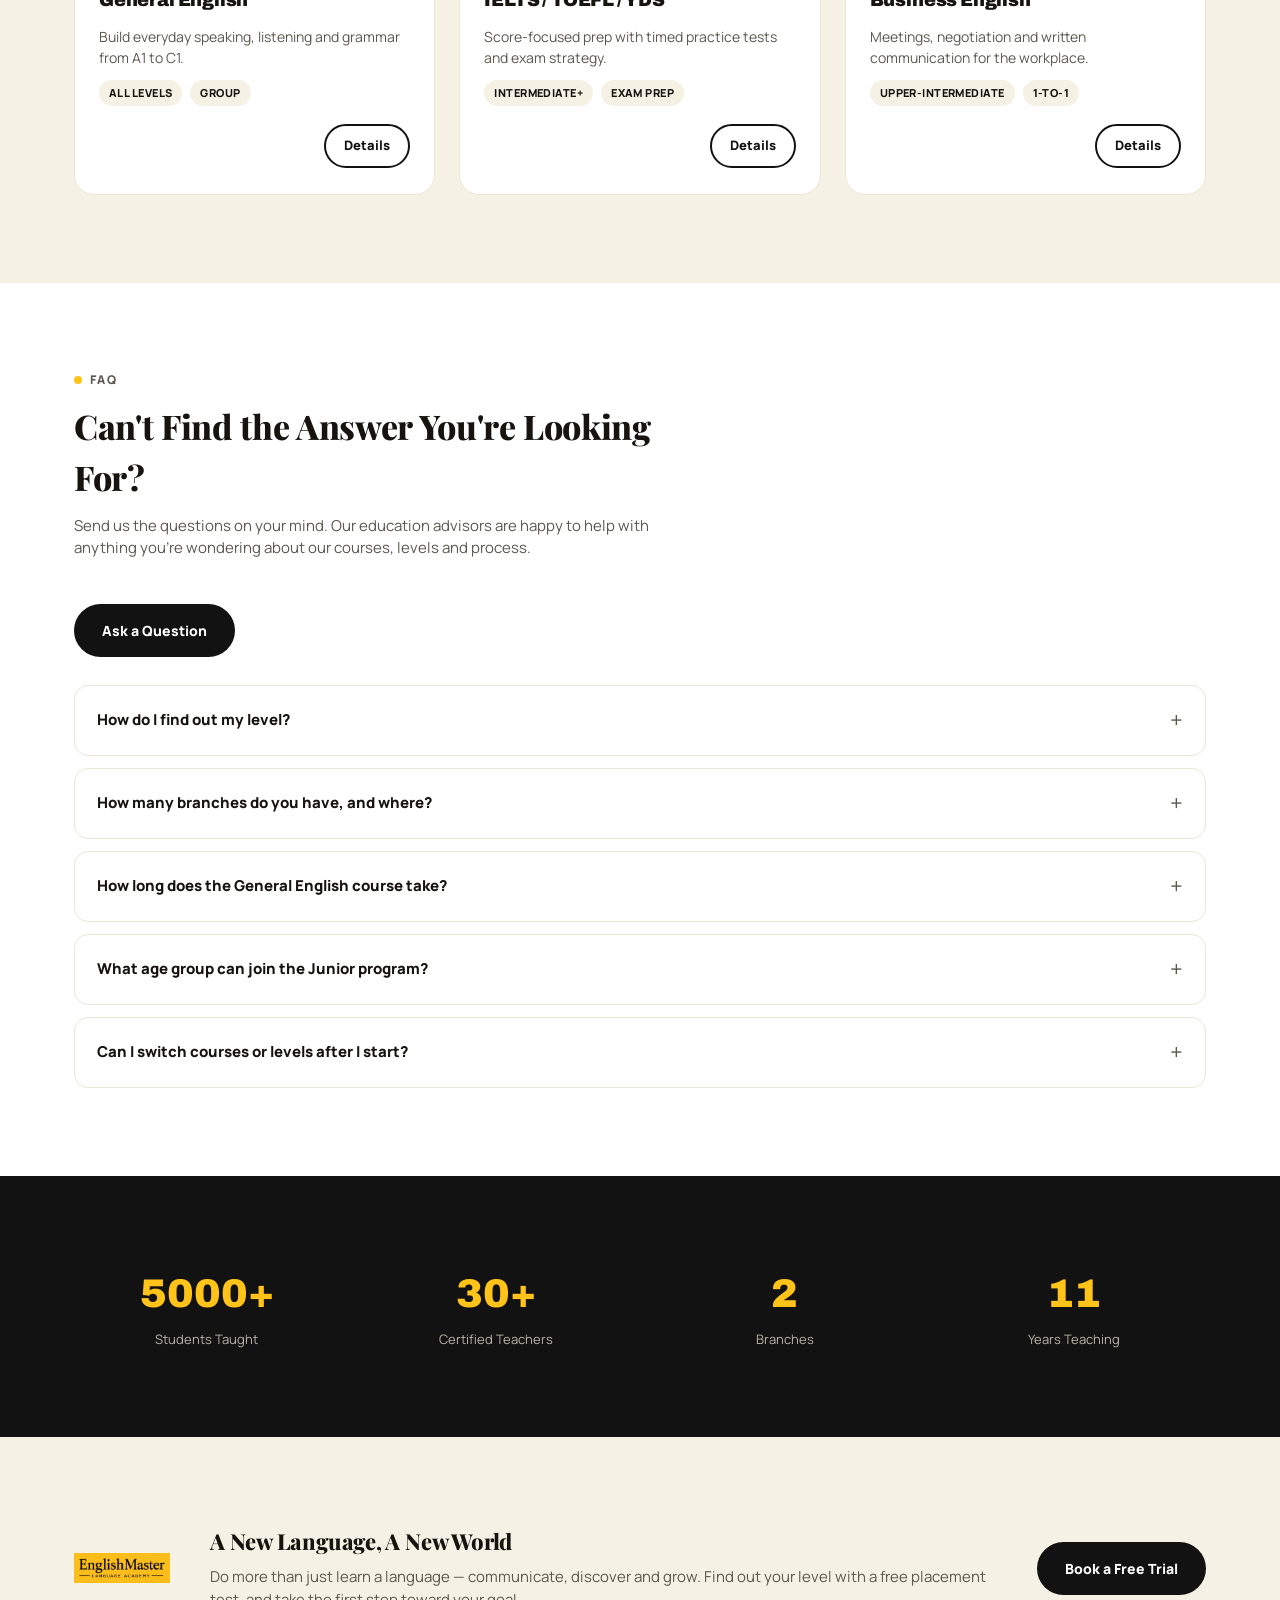
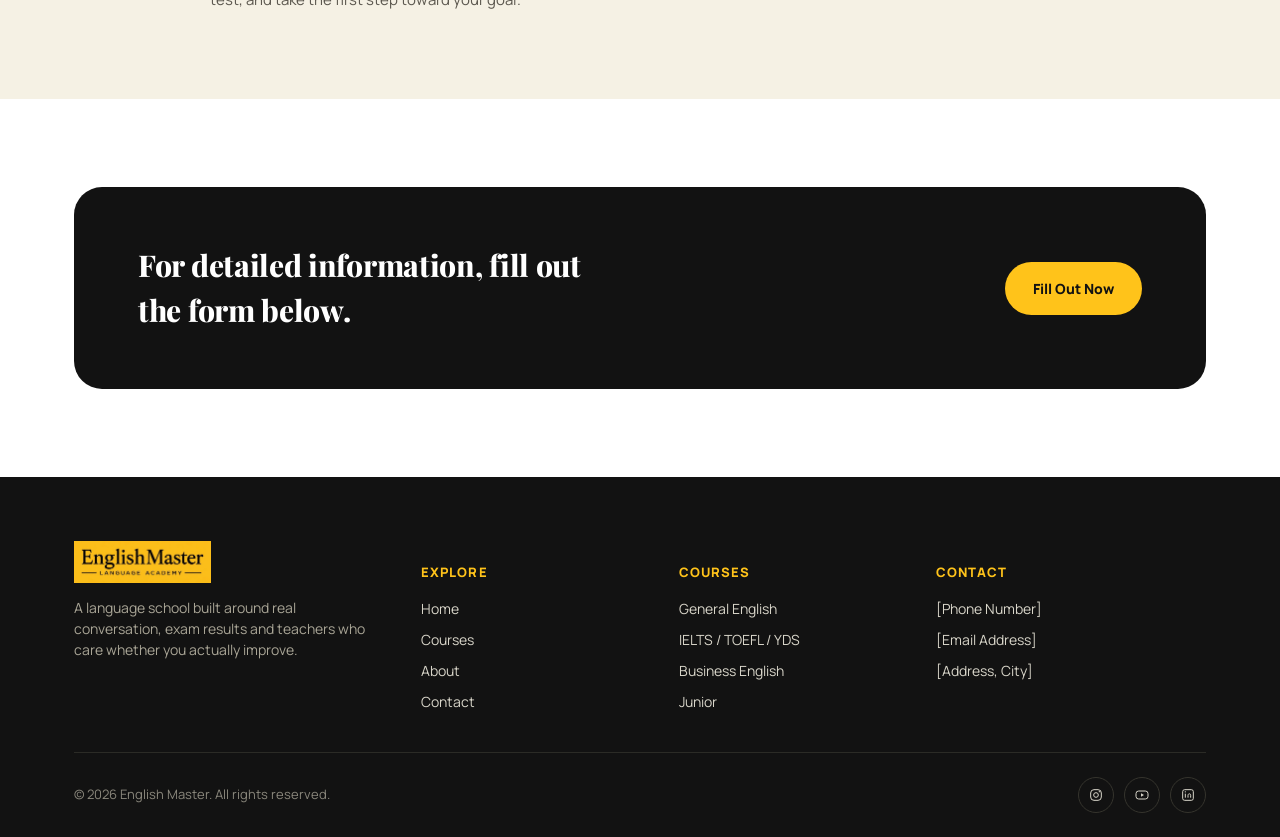
==== commit 556b6810: "Fill in real founding year, teacher count and About page milestone copy Set the homepage certified-t" ====
--- a/index.html
+++ b/index.html
@@ -199,7 +199,7 @@
         <div class="stat-label" data-i18n="home.stats.students">Students Taught</div>
       </div>
       <div>
-        <div class="stat-num">[X]+</div>
+        <div class="stat-num">30+</div>
         <div class="stat-label" data-i18n="home.stats.teachers">Certified Teachers</div>
       </div>
       <div>
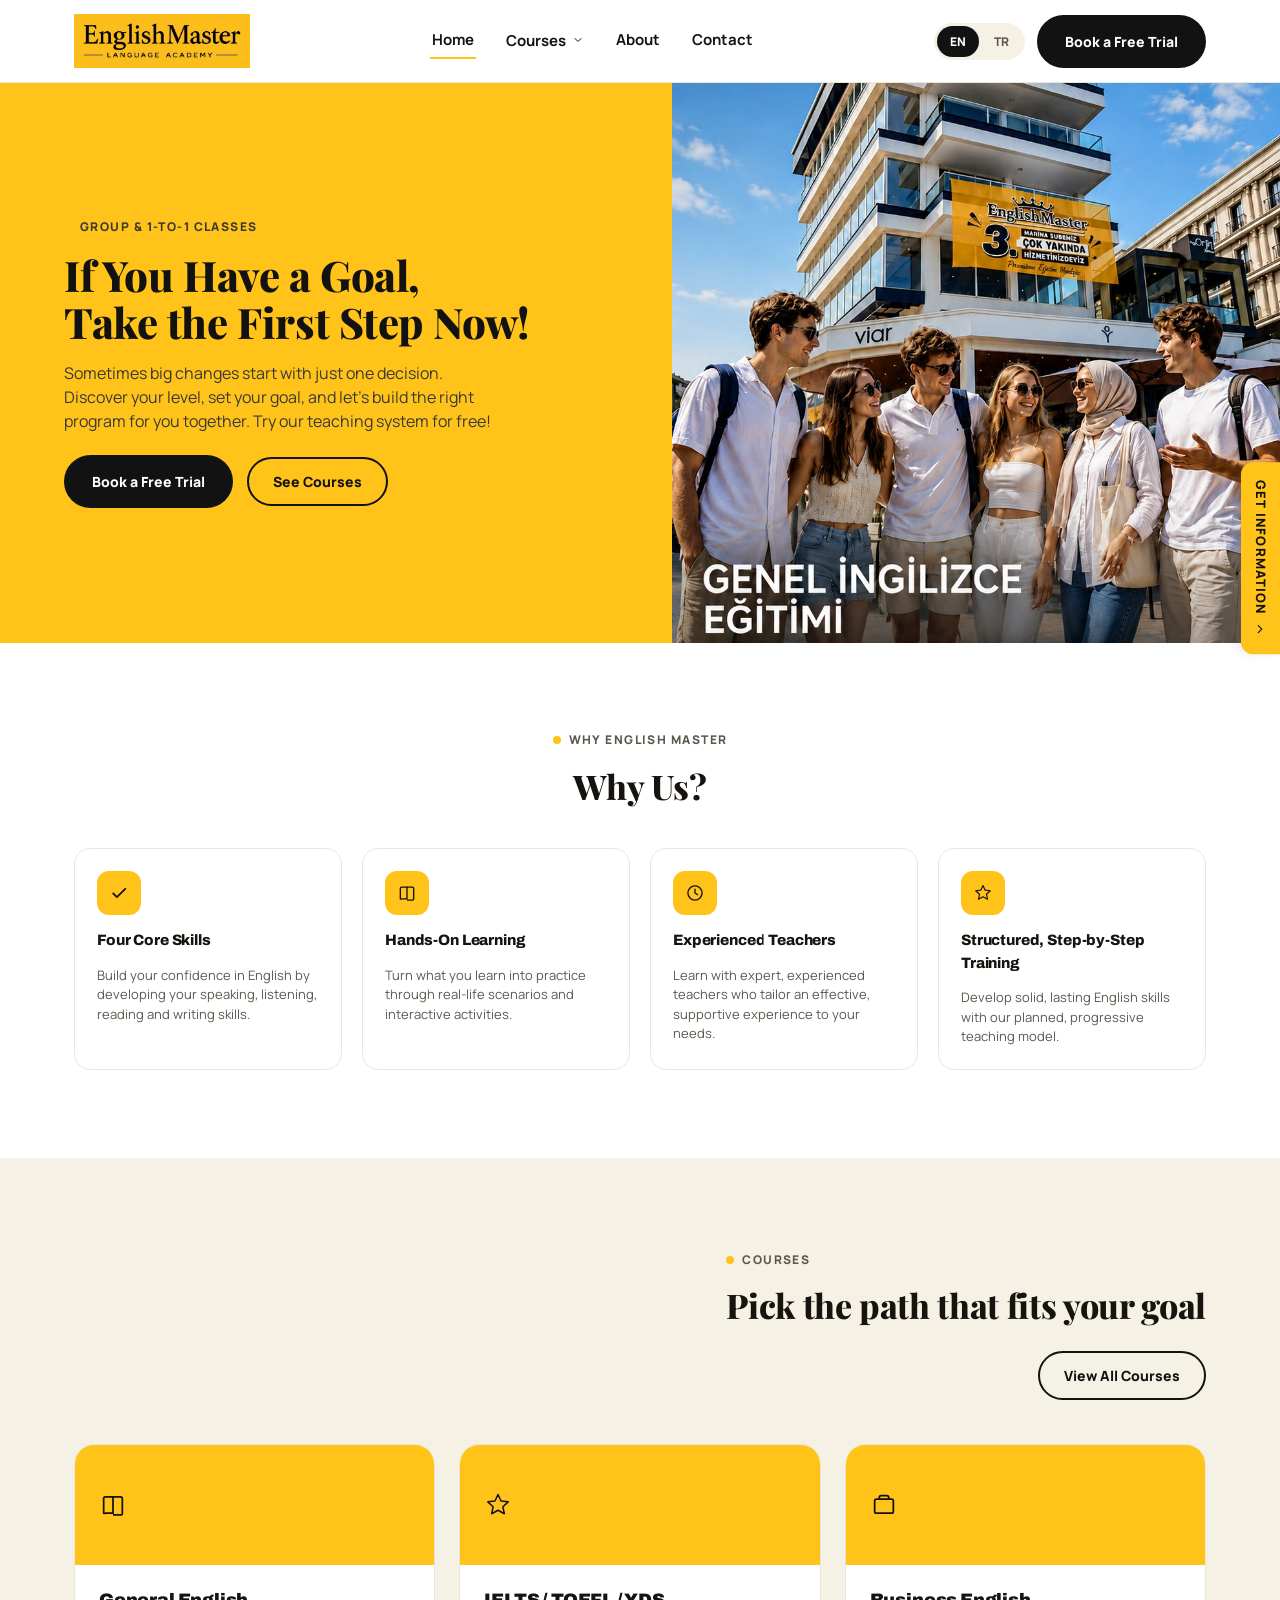
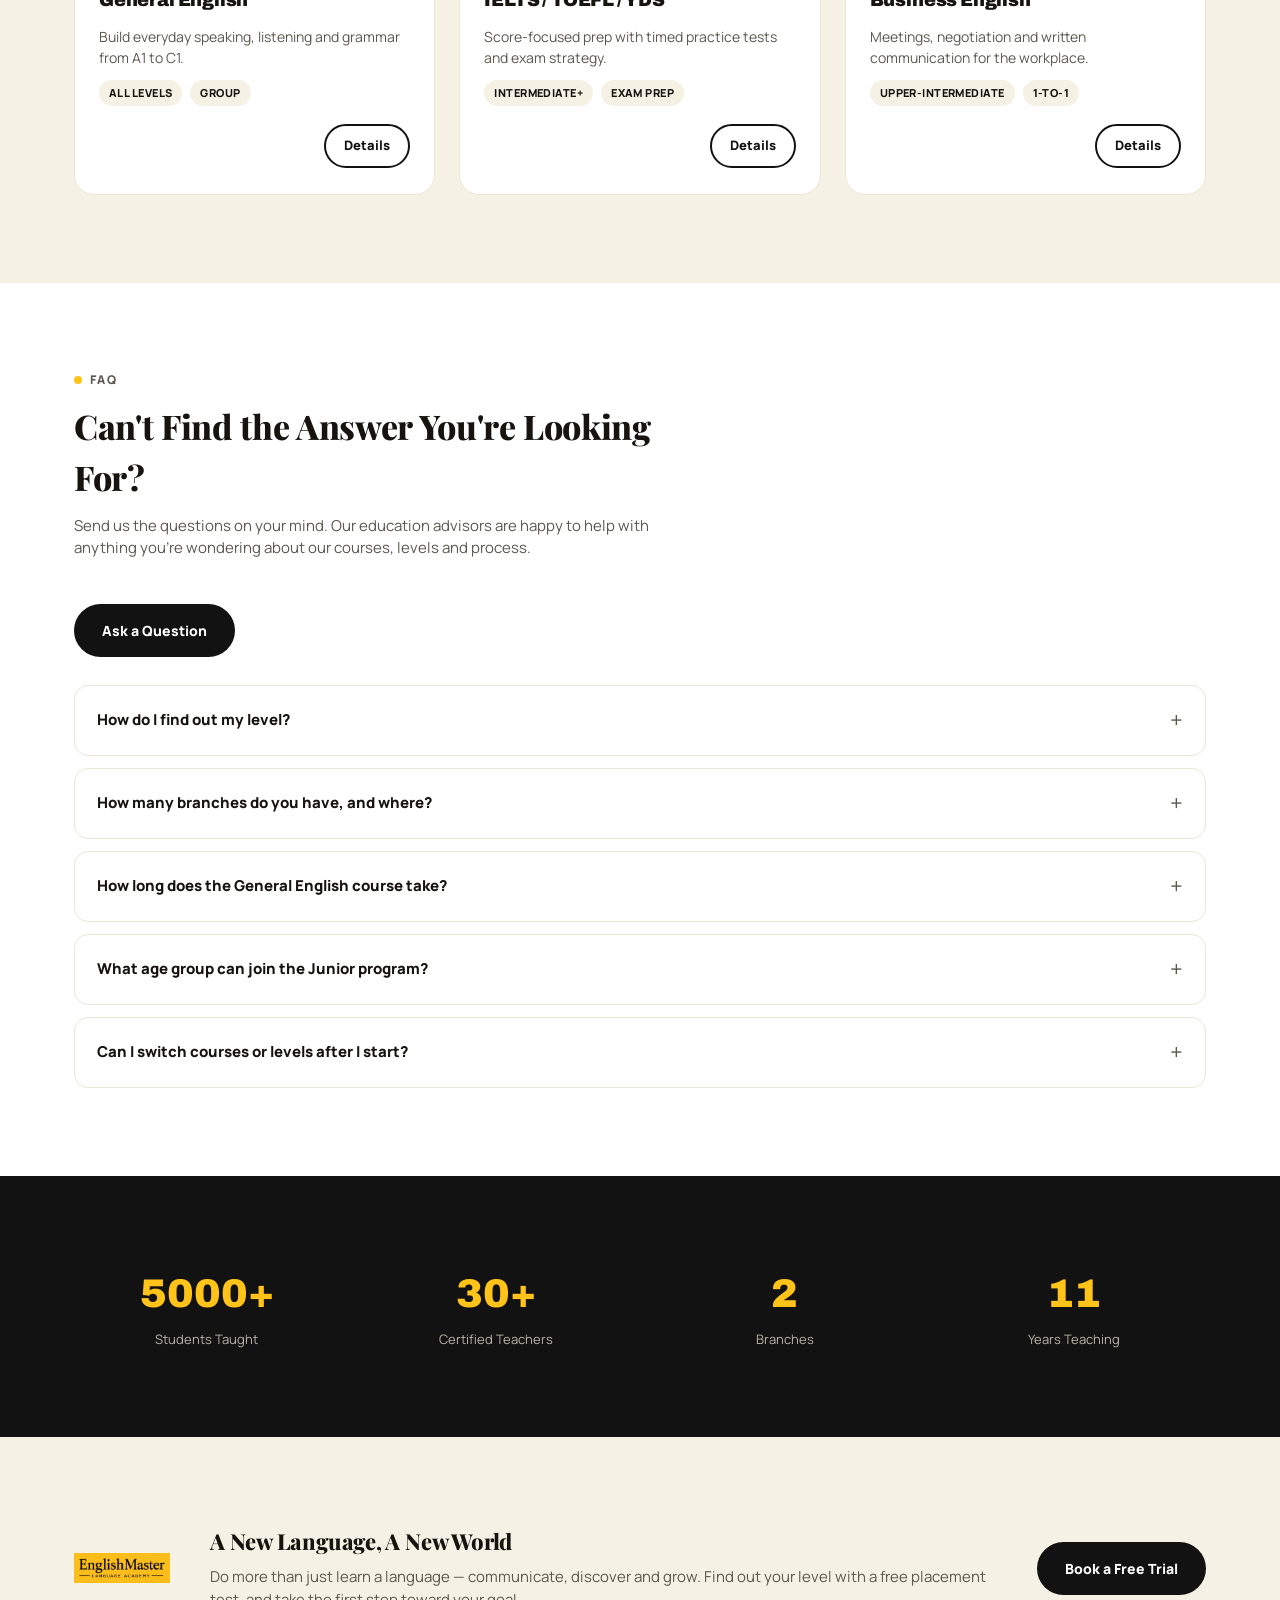
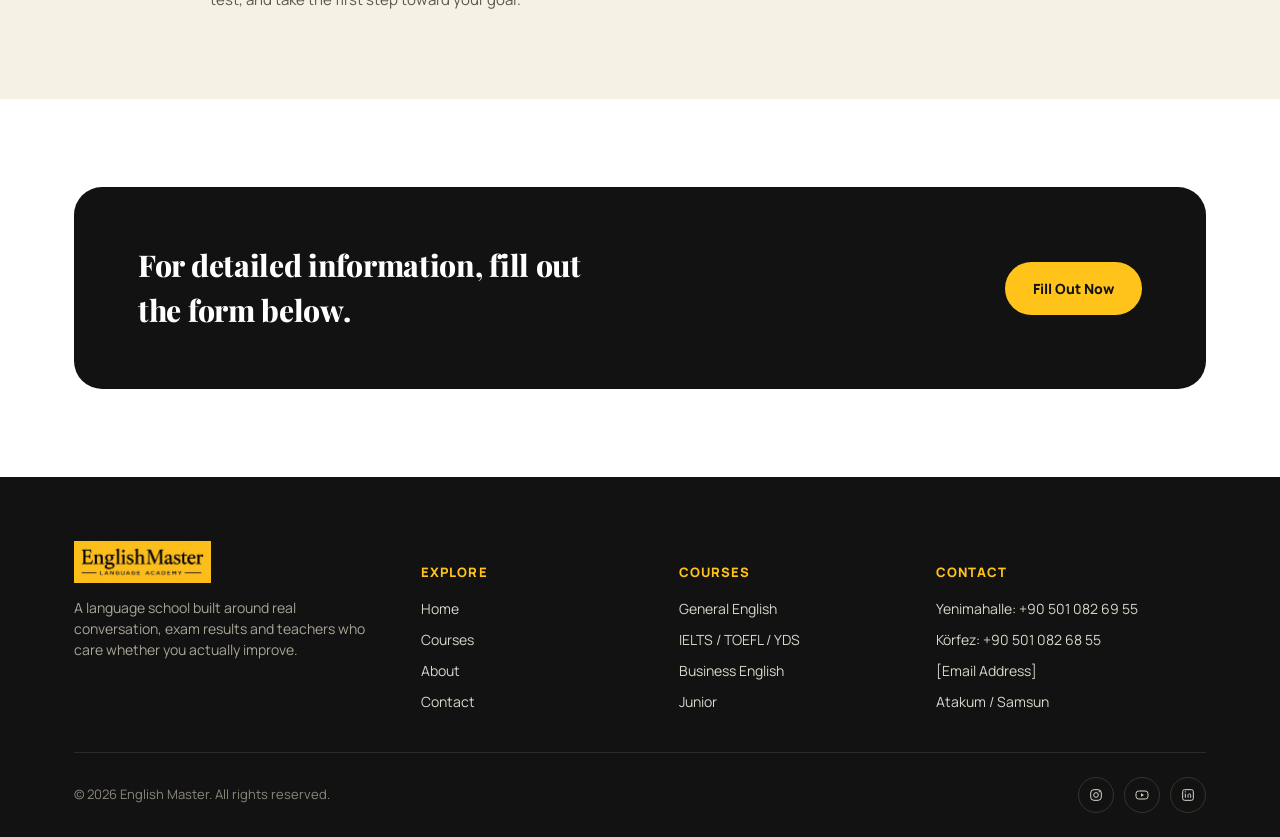
==== commit 060714ab: "Add real branch addresses, phone numbers and WhatsApp links Yenimahalle and Körfez branch cards, con" ====
--- a/index.html
+++ b/index.html
@@ -122,7 +122,7 @@
           <p class="text-soft" style="font-size:14px;" data-i18n="home.course1.desc">Build everyday speaking, listening and grammar from A1 to C1.</p>
           <div class="course-tags"><span class="tag" data-i18n="home.course1.tag1">All Levels</span><span class="tag" data-i18n="home.course1.tag2">Group</span></div>
           <div class="course-card-footer">
-            <a class="btn btn-sm btn-outline" href="courses.html" data-i18n="common.details">Details</a>
+            <a class="btn btn-sm btn-outline" href="course-general-english.html" data-i18n="common.details">Details</a>
           </div>
         </div>
       </div>
@@ -135,7 +135,7 @@
           <p class="text-soft" style="font-size:14px;" data-i18n="home.course2.desc">Score-focused prep with timed practice tests and exam strategy.</p>
           <div class="course-tags"><span class="tag" data-i18n="home.course2.tag1">Intermediate+</span><span class="tag" data-i18n="home.course2.tag2">Exam Prep</span></div>
           <div class="course-card-footer">
-            <a class="btn btn-sm btn-outline" href="courses.html" data-i18n="common.details">Details</a>
+            <a class="btn btn-sm btn-outline" href="course-ielts.html" data-i18n="common.details">Details</a>
           </div>
         </div>
       </div>
@@ -148,7 +148,7 @@
           <p class="text-soft" style="font-size:14px;" data-i18n="home.course3.desc">Meetings, negotiation and written communication for the workplace.</p>
           <div class="course-tags"><span class="tag" data-i18n="home.course3.tag1">Upper-Intermediate</span><span class="tag" data-i18n="home.course3.tag2">1-to-1</span></div>
           <div class="course-card-footer">
-            <a class="btn btn-sm btn-outline" href="courses.html" data-i18n="common.details">Details</a>
+            <a class="btn btn-sm btn-outline" href="course-business-english.html" data-i18n="common.details">Details</a>
           </div>
         </div>
       </div>
@@ -262,18 +262,19 @@
       <div>
         <h5 data-i18n="footer.coursesHeading">Courses</h5>
         <div class="footer-links">
-          <a href="courses.html" data-i18n="footer.courseGeneral">General English</a>
-          <a href="courses.html" data-i18n="footer.courseExam">IELTS / TOEFL / YDS</a>
-          <a href="courses.html" data-i18n="footer.courseBusiness">Business English</a>
-          <a href="courses.html" data-i18n="footer.courseKids">Junior</a>
+          <a href="course-general-english.html" data-i18n="footer.courseGeneral">General English</a>
+          <a href="course-ielts.html" data-i18n="footer.courseExam">IELTS / TOEFL / YDS</a>
+          <a href="course-business-english.html" data-i18n="footer.courseBusiness">Business English</a>
+          <a href="course-junior.html" data-i18n="footer.courseKids">Junior</a>
         </div>
       </div>
       <div>
         <h5 data-i18n="footer.contactHeading">Contact</h5>
         <div class="footer-links">
-          <a href="tel:+900000000000" data-i18n="footer.phone">[Phone Number]</a>
+          <a href="tel:+905010826955">Yenimahalle: +90 501 082 69 55</a>
+          <a href="tel:+905010826855">Körfez: +90 501 082 68 55</a>
           <a href="mailto:info@example.com" data-i18n="footer.email">[Email Address]</a>
-          <span data-i18n="footer.address">[Address, City]</span>
+          <span data-i18n="footer.address">Atakum / Samsun</span>
         </div>
       </div>
     </div>
--- a/css/style.css
+++ b/css/style.css
@@ -522,6 +522,25 @@
 .field { display: flex; flex-direction: column; }
 .checkbox-row { display: flex; align-items: flex-start; gap: 10px; font-size: 13px; color: var(--em-text-soft); }
 .checkbox-row input { width: 18px; height: 18px; margin-top: 2px; flex-shrink: 0; }
+.checkbox-row input:disabled { opacity: 0.4; cursor: not-allowed; }
+.checkbox-row.consent-ready span { color: var(--em-text); }
+.consent-box {
+  border: 1px solid var(--em-border);
+  border-radius: 12px;
+  background: var(--em-sand);
+  overflow: hidden;
+}
+.consent-scroll {
+  max-height: 140px;
+  overflow-y: auto;
+  padding: 14px 16px;
+  font-size: 12px;
+  line-height: 1.6;
+  color: var(--em-text-soft);
+}
+.consent-scroll p { margin: 0 0 10px; }
+.consent-scroll p:last-child { margin-bottom: 0; }
+.consent-hint { font-size: 11px; color: var(--em-text-faint); padding: 6px 16px 10px; border-top: 1px dashed var(--em-border); }
 .form-note { font-size: 12px; color: var(--em-text-faint); }
 .form-success {
   display: none;
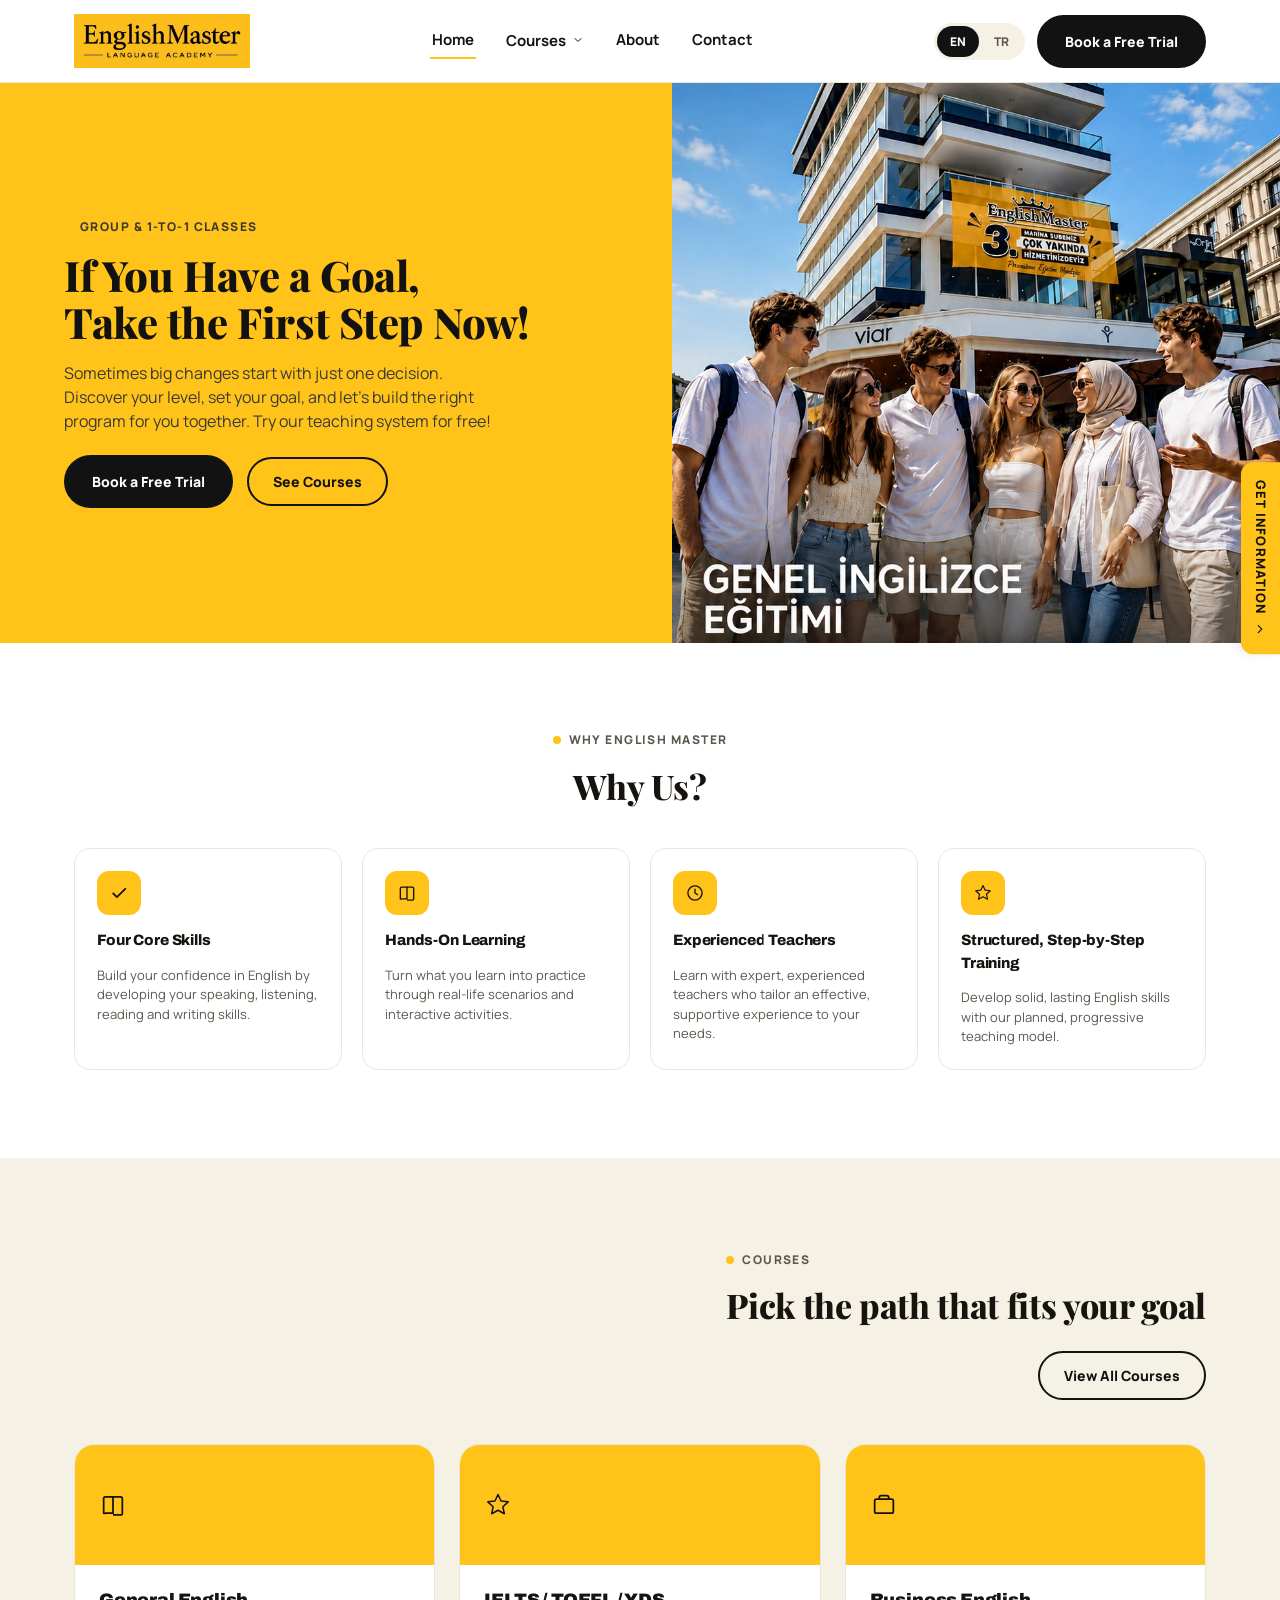
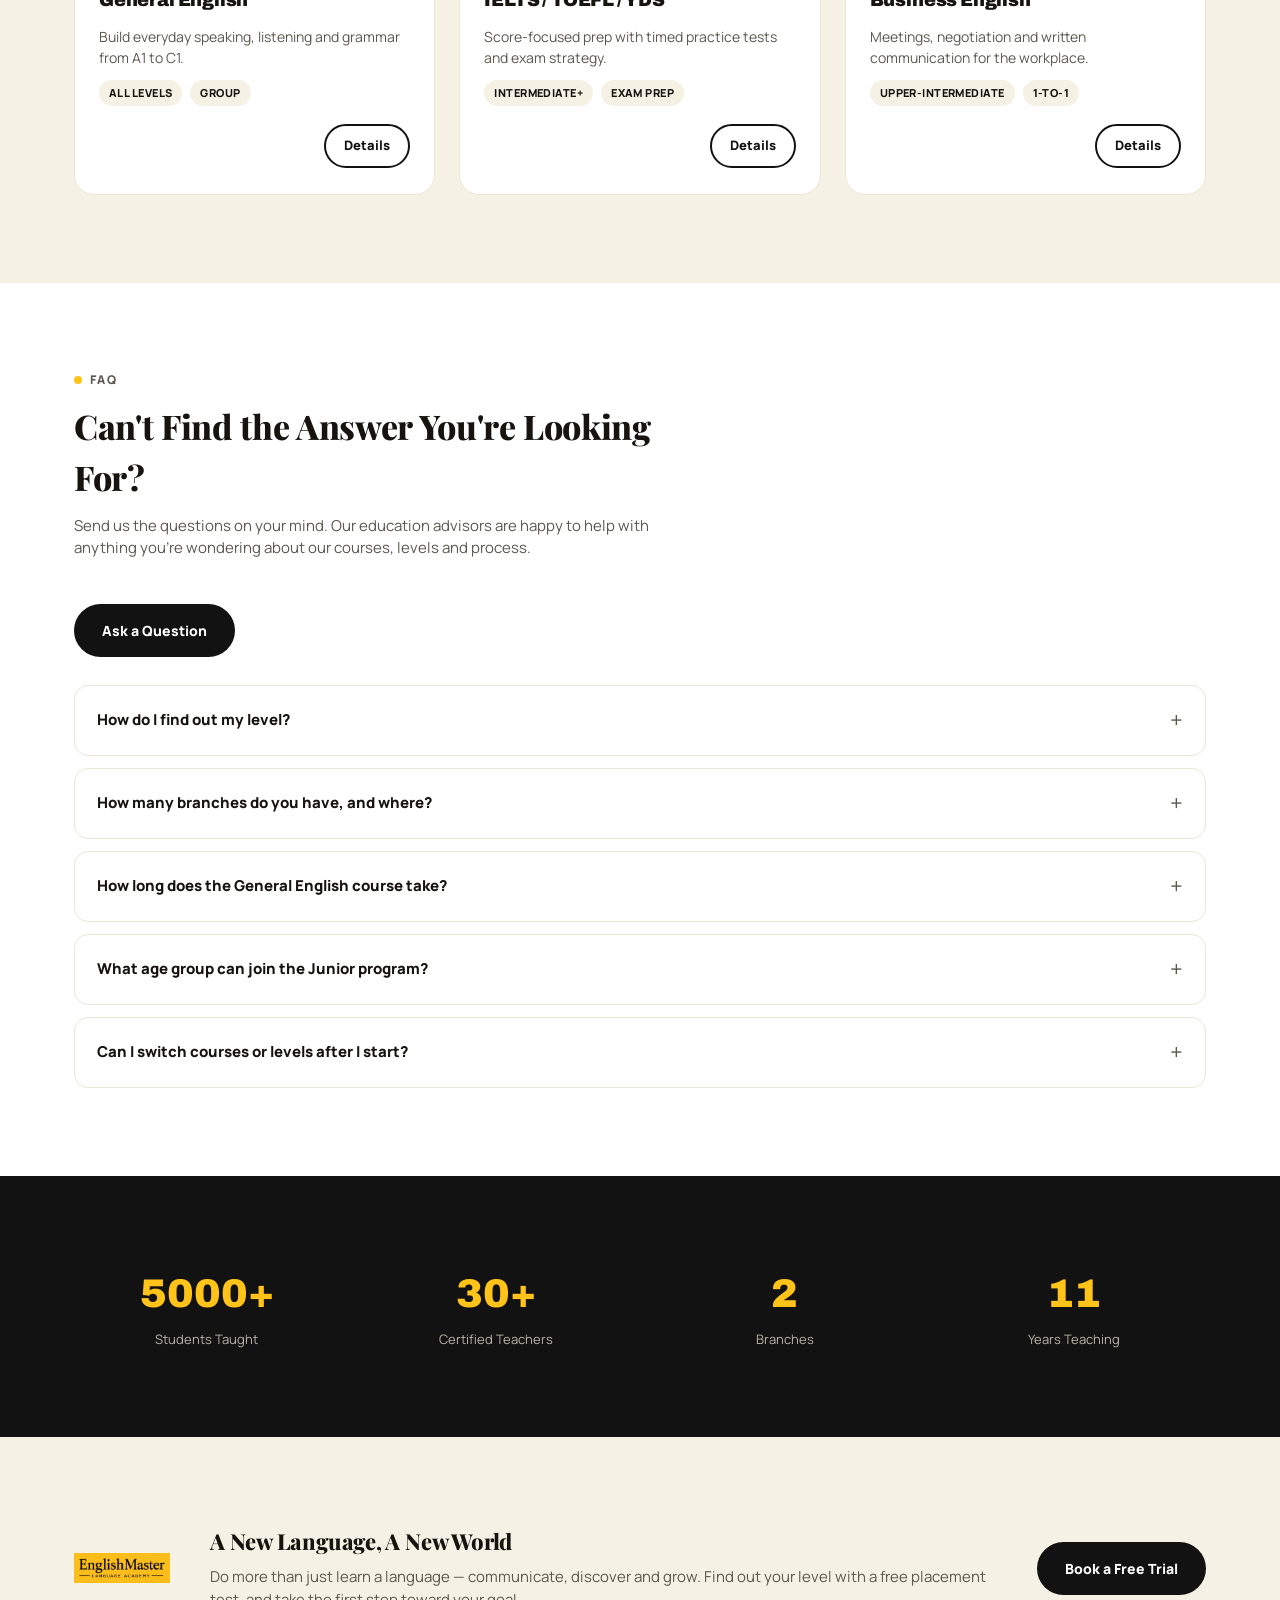
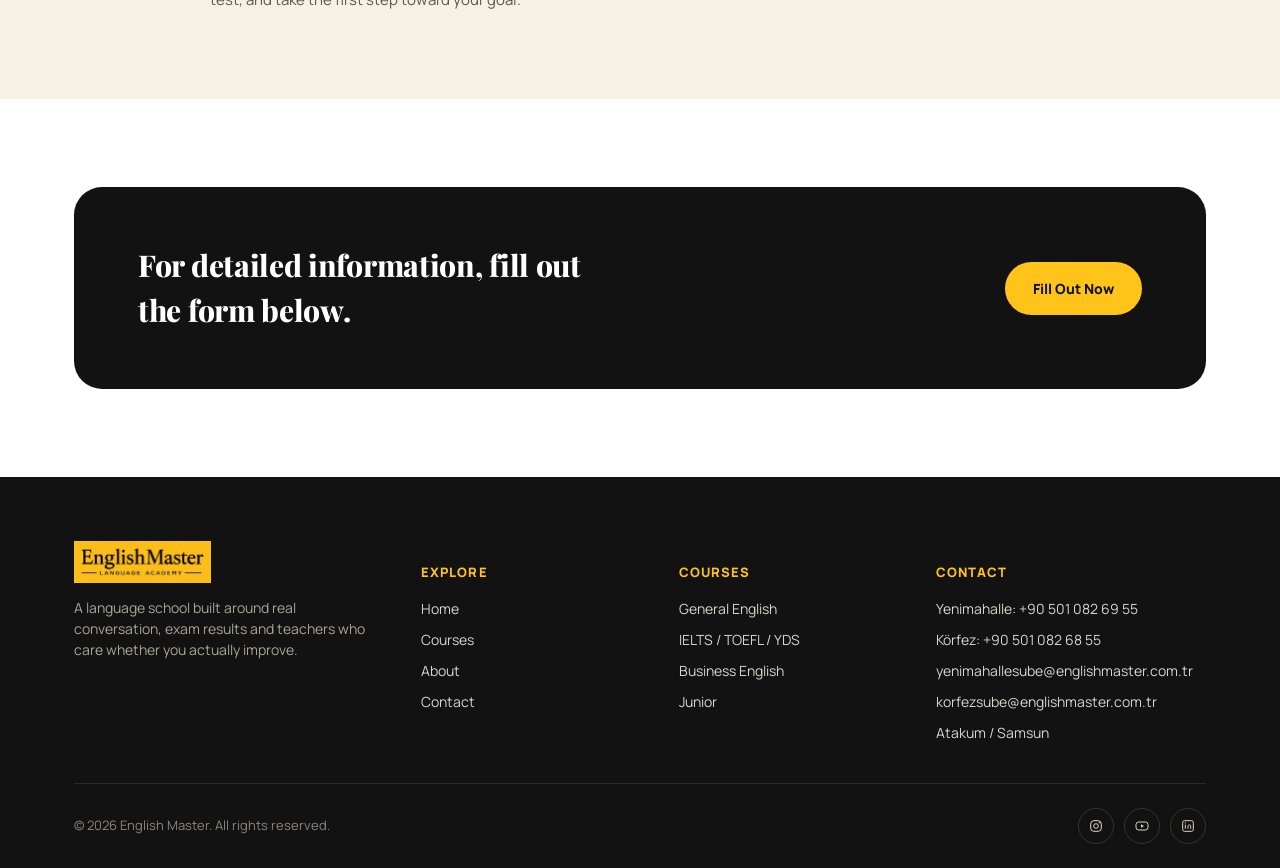
==== commit 45c1ae1b: "Add branch email addresses and fix contact page overflow on phones Each branch card and the site foo" ====
--- a/index.html
+++ b/index.html
@@ -273,7 +273,8 @@
         <div class="footer-links">
           <a href="tel:+905010826955">Yenimahalle: +90 501 082 69 55</a>
           <a href="tel:+905010826855">Körfez: +90 501 082 68 55</a>
-          <a href="mailto:info@example.com" data-i18n="footer.email">[Email Address]</a>
+          <a href="mailto:yenimahallesube@englishmaster.com.tr">yenimahallesube@englishmaster.com.tr</a>
+          <a href="mailto:korfezsube@englishmaster.com.tr">korfezsube@englishmaster.com.tr</a>
           <span data-i18n="footer.address">Atakum / Samsun</span>
         </div>
       </div>
--- a/css/style.css
+++ b/css/style.css
@@ -149,8 +149,9 @@
 }
 
 @media (max-width: 900px) {
-  .branch-contact-grid { grid-template-columns: 1fr; }
-  .branch-contact-card { aspect-ratio: auto; }
+  .branch-contact-grid { grid-template-columns: minmax(0, 1fr); }
+  .branch-contact-card { aspect-ratio: auto; padding: 24px; }
+  .branch-contact-pills .pill span:last-child { min-width: 0; overflow-wrap: anywhere; font-size: 13px; }
 }
 
 /* Header */
@@ -507,6 +508,7 @@
   gap: 16px;
 }
 .form-row { display: grid; grid-template-columns: repeat(2, minmax(0,1fr)); gap: 16px; }
+.lead-form-grid { display: grid; grid-template-columns: repeat(2, minmax(0,1fr)); gap: 48px; align-items: start; }
 label { font-size: 13px; font-weight: 700; margin-bottom: 6px; display: block; }
 input, select, textarea {
   width: 100%;
@@ -661,7 +663,8 @@
   .hero-photo { height: 280px; }
   .hero-copy h1 { font-size: 34px; }
   .feature-grid, .course-grid, .stat-grid, .branch-grid, .footer-grid { grid-template-columns: repeat(2, minmax(0,1fr)); }
-  .form-row { grid-template-columns: 1fr; }
+  .form-row { grid-template-columns: minmax(0,1fr); }
+  .lead-form-grid { grid-template-columns: minmax(0,1fr); gap: 32px; }
   .cta-banner { flex-direction: column; align-items: flex-start; text-align: left; }
   .get-info-tab { display: none; }
 }
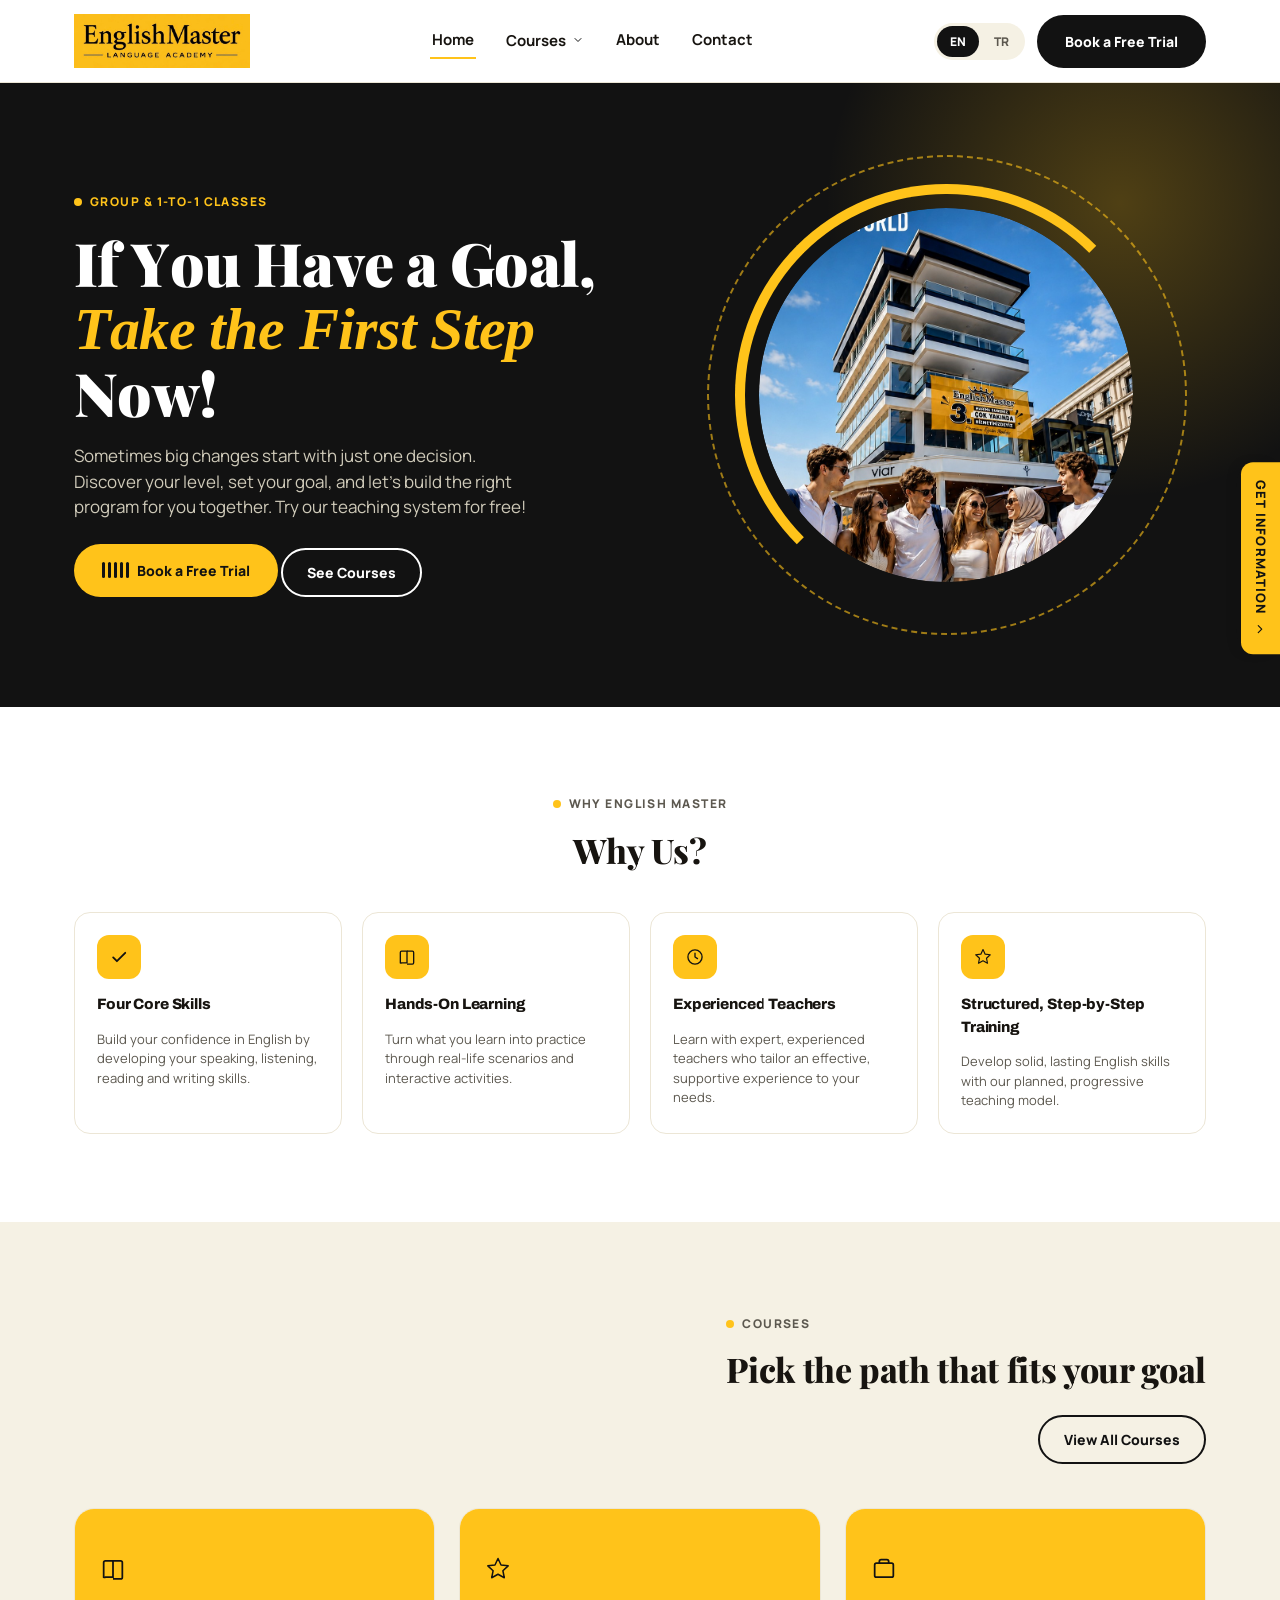
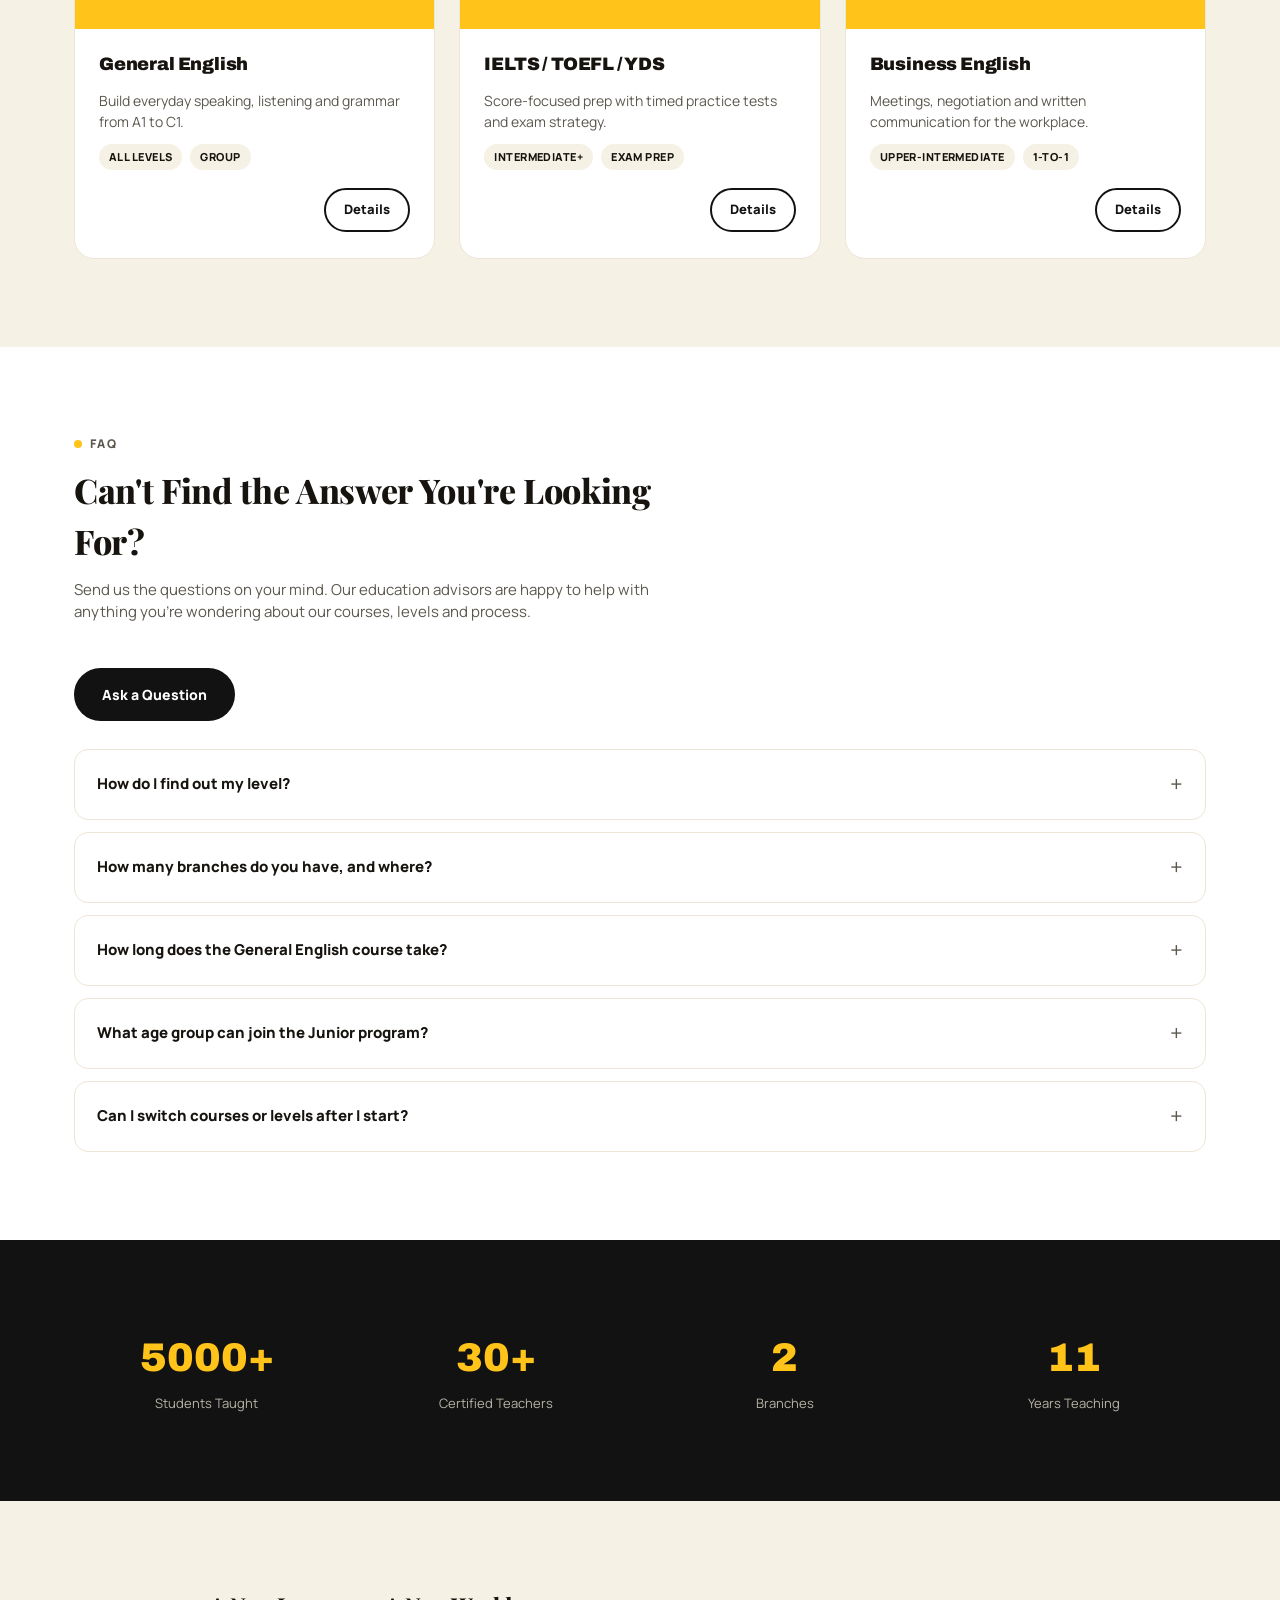
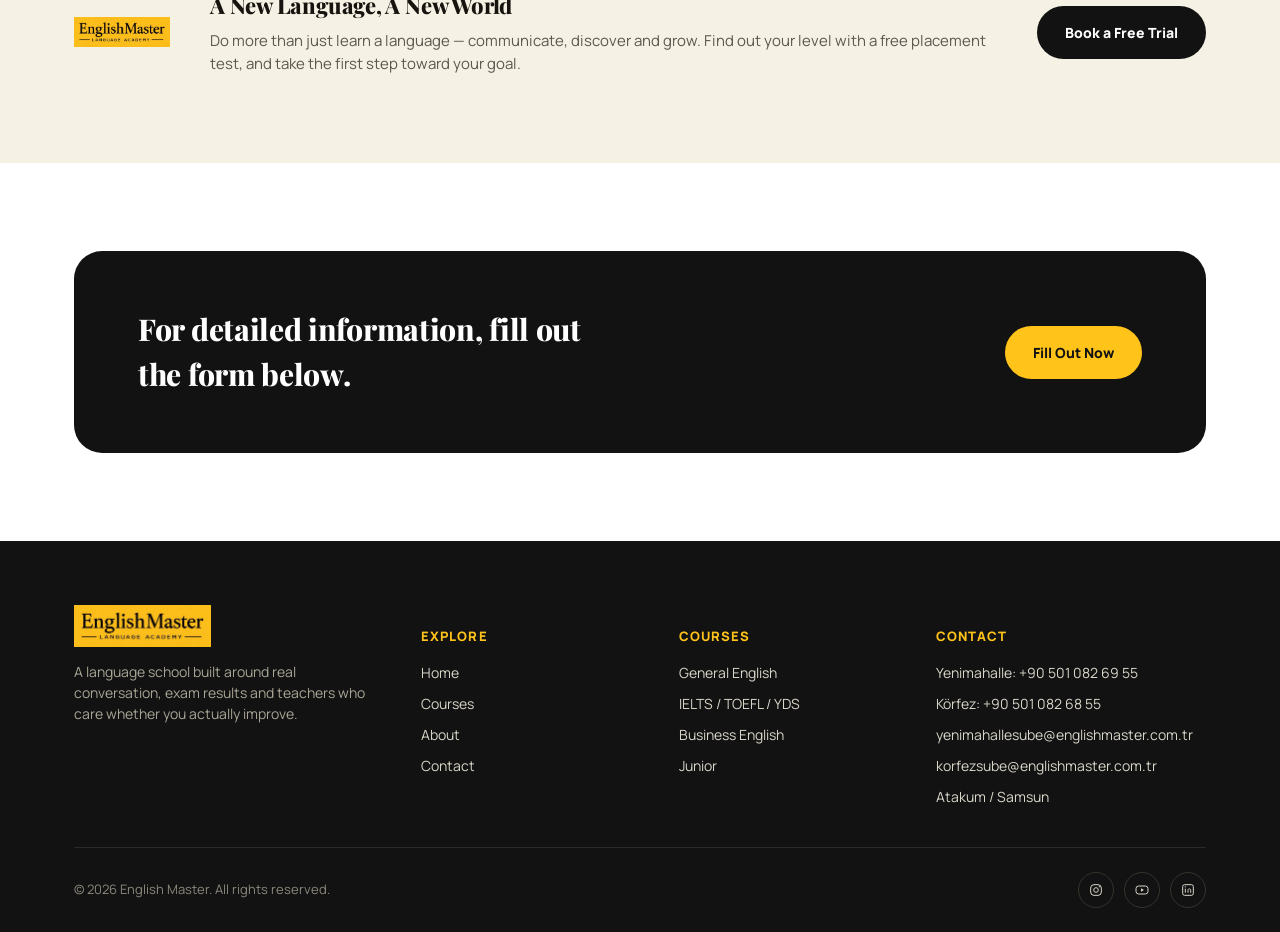
==== commit 195444ce: "New animated conversation hero; fix phone overflow and older-device support Homepage: replace the sp" ====
--- a/index.html
+++ b/index.html
@@ -2,7 +2,9 @@
 <html lang="en">
 <head>
 <meta charset="UTF-8">
-<meta name="viewport" content="width=device-width, initial-scale=1.0">
+<meta name="viewport" content="width=device-width, initial-scale=1.0, viewport-fit=cover">
+<meta name="color-scheme" content="light only">
+<meta name="theme-color" content="#FFC31A">
 <title>English Master — Learn English With Confidence</title>
 <meta name="description" content="English Master is a language school offering General English, exam preparation (IELTS, TOEFL, YDS) and Business English courses, in person and online.">
 <link rel="stylesheet" href="css/style.css">
@@ -49,18 +51,37 @@
   </div>
 </header>
 
-<section class="hero" style="padding:0;">
-  <div class="hero-copy">
-    <span class="kicker" style="color:#3a3a35;" data-i18n="home.hero.kicker">Group &amp; 1-to-1 classes</span>
-    <h1 data-i18n-html="home.hero.title">Fluent starts<br>with one class.</h1>
-    <p data-i18n="home.hero.desc">Structured levels, real conversation practice, and a free placement test before you commit to anything.</p>
-    <div class="hero-actions">
-      <a class="btn btn-primary" href="contact.html#lead-form" data-i18n="common.bookTrial">Book a Free Trial</a>
-      <a class="btn btn-outline" href="courses.html" data-i18n="home.hero.seeCourses">See Courses</a>
-    </div>
-  </div>
-  <div class="hero-photo">
-    <img src="images/korfez-marina-promo.jpg" alt="English Master Körfez Marina branch opening soon" class="hero-photo-img">
+<section class="hero-talk" id="heroTalk">
+  <div class="container hero-talk-inner">
+    <div class="hero-talk-copy">
+      <span class="kicker" data-i18n="home.hero.kicker">Group &amp; 1-to-1 classes</span>
+      <h1 class="hero-talk-title" id="heroTitle" data-i18n-html="home.hero.title">If You Have a Goal,<br><em>Take the First Step</em> Now!</h1>
+      <p data-i18n="home.hero.desc">Sometimes big changes start with just one decision. Discover your level, set your goal, and let's build the right program for you together. Try our teaching system for free!</p>
+      <div class="hero-actions">
+        <a class="btn btn-secondary btn-shine" href="contact.html#lead-form">
+          <span class="voice-wave" aria-hidden="true"><i></i><i></i><i></i><i></i><i></i></span>
+          <span data-i18n="common.bookTrial">Book a Free Trial</span>
+        </a>
+        <a class="btn btn-outline-light" href="courses.html" data-i18n="home.hero.seeCourses">See Courses</a>
+      </div>
+    </div>
+    <div class="hero-talk-art">
+      <div class="talk-stage" id="talkStage">
+        <div class="talk-layer" data-depth="-6">
+          <span class="talk-ring talk-ring-dash"></span>
+          <span class="talk-ring talk-ring-arc"></span>
+        </div>
+        <div class="talk-layer" data-depth="10">
+          <div class="talk-photo"><img src="images/korfez-marina-promo.jpg" alt="English Master students in front of the Körfez Marina branch" data-i18n-alt="home.hero.photoAlt"></div>
+        </div>
+        <div class="talk-layer" data-depth="22" aria-hidden="true">
+          <div class="talk-bubble is-white talk-b1"><small data-i18n="home.hero.teacher">Teacher</small>How are you today?</div>
+          <div class="talk-bubble is-yellow talk-b2"><small data-i18n="home.hero.you">You</small>I'm great, thanks!</div>
+          <div class="talk-bubble is-white talk-b3"><small data-i18n="home.hero.teacher">Teacher</small>Ready for IELTS?</div>
+          <div class="talk-bubble is-yellow talk-b4"><small data-i18n="home.hero.you">You</small>Yes, let's start!</div>
+        </div>
+      </div>
+    </div>
   </div>
 </section>
 
@@ -293,6 +314,7 @@
 <script src="js/i18n.js"></script>
 <script src="js/motion.js"></script>
 <script src="js/main.js"></script>
+<script src="js/hero.js"></script>
 <script>document.getElementById('year').textContent = new Date().getFullYear();</script>
 </body>
 </html>
--- a/css/style.css
+++ b/css/style.css
@@ -20,7 +20,12 @@
 
 * { box-sizing: border-box; }
 
-html { scroll-behavior: smooth; }
+html {
+  scroll-behavior: smooth;
+  -webkit-text-size-adjust: 100%;
+  text-size-adjust: 100%;
+  color-scheme: light only;
+}
 
 body {
   margin: 0;
@@ -28,6 +33,9 @@
   color: var(--em-text);
   background: var(--em-white);
   line-height: 1.5;
+  overflow-x: hidden;
+  -webkit-font-smoothing: antialiased;
+  -webkit-tap-highlight-color: rgba(255, 195, 26, 0.25);
 }
 
 h1, h2, h3, .display {
@@ -35,6 +43,8 @@
   font-weight: 800;
   letter-spacing: -0.01em;
   margin: 0;
+  overflow-wrap: break-word;
+  word-wrap: break-word;
 }
 
 h4 {
@@ -156,6 +166,7 @@
 
 /* Header */
 .site-header {
+  position: -webkit-sticky;
   position: sticky;
   top: 0;
   z-index: 40;
@@ -306,37 +317,186 @@
 }
 .lang-btn.active { background: var(--em-black); color: var(--em-white); }
 
-/* Hero */
-.hero {
-  display: grid;
-  grid-template-columns: 1.05fr 0.95fr;
-  height: 560px;
-}
-.hero-copy {
-  background: var(--em-yellow);
-  padding: 56px 64px;
-  display: flex;
-  flex-direction: column;
-  justify-content: center;
-  gap: 16px;
-  overflow: auto;
-}
-.hero-copy h1 { font-size: 42px; line-height: 1.1; color: var(--em-black); }
-.hero-copy p { font-size: 16px; color: #3a3a35; max-width: 440px; }
-.hero-actions { display: flex; align-items: center; gap: 14px; flex-wrap: wrap; margin-top: 6px; }
-.hero-photo {
-  background: var(--em-black);
+/* Hero — "conversation" concept */
+.hero-talk {
   position: relative;
   overflow: hidden;
-}
-.hero-photo-img {
+  background: var(--em-black);
+  color: var(--em-white);
+  padding: 72px 0;
+  isolation: isolate;
+}
+.hero-talk::before {
+  content: "";
   position: absolute;
-  inset: 0;
+  width: 640px;
+  height: 640px;
+  right: -160px;
+  top: -200px;
+  border-radius: 50%;
+  background: radial-gradient(circle, rgba(255, 195, 26, 0.26), rgba(255, 195, 26, 0) 65%);
+  z-index: -1;
+  -webkit-animation: em-glow 6s ease-in-out infinite alternate;
+  animation: em-glow 6s ease-in-out infinite alternate;
+}
+.hero-talk-inner {
+  display: grid;
+  grid-template-columns: minmax(0, 1.05fr) minmax(0, 0.95fr);
+  align-items: center;
+  gap: 40px;
+}
+.hero-talk-copy { display: flex; flex-direction: column; align-items: flex-start; gap: 20px; min-width: 0; }
+.hero-talk-copy .kicker { color: var(--em-yellow); }
+.hero-talk-title { font-size: 60px; line-height: 1.04; color: var(--em-white); font-weight: 900; }
+.hero-talk-title em { font-style: italic; color: var(--em-yellow); }
+.hero-talk-title .wd { display: inline-block; white-space: nowrap; }
+.hero-talk-title .ch { display: inline-block; }
+.hero-talk-copy p { font-size: 17px; color: #cfcab9; max-width: 470px; }
+.hero-talk .hero-actions { margin-top: 4px; }
+.btn-outline-light { background: transparent; color: var(--em-white); border-color: var(--em-white); padding: 12px 24px; }
+.btn-outline-light:hover { background: var(--em-white); color: var(--em-black); }
+.btn-shine { position: relative; overflow: hidden; }
+.btn-shine::after {
+  content: "";
+  position: absolute;
+  top: 0;
+  bottom: 0;
+  left: -60%;
+  width: 40%;
+  background: linear-gradient(100deg, rgba(255, 255, 255, 0), rgba(255, 255, 255, 0.55), rgba(255, 255, 255, 0));
+  -webkit-transform: skewX(-20deg);
+  transform: skewX(-20deg);
+  -webkit-animation: em-shine 3.4s 2s infinite;
+  animation: em-shine 3.4s 2s infinite;
+  pointer-events: none;
+}
+.voice-wave { display: inline-flex; align-items: center; height: 16px; }
+.voice-wave i {
+  width: 3px;
+  height: 100%;
+  margin-right: 3px;
+  border-radius: 2px;
+  background: currentColor;
+  -webkit-animation: em-eq 1s ease-in-out infinite;
+  animation: em-eq 1s ease-in-out infinite;
+}
+.voice-wave i:last-child { margin-right: 0; }
+.voice-wave i:nth-child(2) { -webkit-animation-delay: 0.1s; animation-delay: 0.1s; }
+.voice-wave i:nth-child(3) { -webkit-animation-delay: 0.25s; animation-delay: 0.25s; }
+.voice-wave i:nth-child(4) { -webkit-animation-delay: 0.4s; animation-delay: 0.4s; }
+.voice-wave i:nth-child(5) { -webkit-animation-delay: 0.15s; animation-delay: 0.15s; }
+
+.hero-talk-art { min-width: 0; }
+.talk-stage { position: relative; width: 100%; max-width: 480px; margin: 0 auto; }
+.talk-stage::before { content: ""; display: block; padding-top: 100%; }
+.talk-layer { position: absolute; top: 0; right: 0; bottom: 0; left: 0; -webkit-transition: -webkit-transform 0.4s ease-out; transition: transform 0.4s ease-out; }
+.talk-ring { position: absolute; border-radius: 50%; }
+.talk-ring-dash {
+  top: 0; right: 0; bottom: 0; left: 0;
+  border: 2px dashed rgba(255, 195, 26, 0.6);
+  -webkit-animation: em-spin 30s linear infinite;
+  animation: em-spin 30s linear infinite;
+}
+.talk-ring-arc {
+  top: 6%; right: 6%; bottom: 6%; left: 6%;
+  border: 10px solid var(--em-yellow);
+  border-right-color: transparent;
+  border-bottom-color: transparent;
+  -webkit-animation: em-spin-rev 9s linear infinite;
+  animation: em-spin-rev 9s linear infinite;
+}
+.talk-photo {
+  position: absolute;
+  top: 11%; right: 11%; bottom: 11%; left: 11%;
+  border-radius: 50%;
+  overflow: hidden;
+  background: #2b2b26;
+  -webkit-mask-image: -webkit-radial-gradient(white, black);
+}
+.talk-photo img {
   width: 100%;
   height: 100%;
   object-fit: cover;
-  border-radius: 0;
-}
+  object-position: 50% 18%;
+  -webkit-animation: em-drift 12s ease-in-out infinite alternate;
+  animation: em-drift 12s ease-in-out infinite alternate;
+}
+.talk-bubble {
+  position: absolute;
+  z-index: 2;
+  padding: 10px 15px;
+  border-radius: 18px;
+  font-size: 14px;
+  font-weight: 700;
+  line-height: 1.3;
+  white-space: nowrap;
+  box-shadow: 0 14px 26px -12px rgba(0, 0, 0, 0.7);
+  opacity: 0;
+  -webkit-animation: em-talk 8s infinite both;
+  animation: em-talk 8s infinite both;
+}
+.talk-bubble small { display: block; font-size: 10px; font-weight: 600; opacity: 0.6; }
+.talk-bubble.is-white { background: var(--em-white); color: var(--em-black); border-bottom-left-radius: 4px; }
+.talk-bubble.is-yellow { background: var(--em-yellow); color: var(--em-black); border-bottom-right-radius: 4px; }
+.talk-b1 { left: -2%; top: 10%; -webkit-animation-delay: 1.2s; animation-delay: 1.2s; }
+.talk-b2 { right: -4%; top: 26%; -webkit-animation-delay: 2.4s; animation-delay: 2.4s; }
+.talk-b3 { left: 0; bottom: 16%; -webkit-animation-delay: 3.6s; animation-delay: 3.6s; }
+.talk-b4 { right: 2%; bottom: 4%; -webkit-animation-delay: 4.8s; animation-delay: 4.8s; }
+
+/* Entrance — only when JS adds .is-playing, so the hero is complete without it */
+.hero-talk.is-playing .ch { -webkit-animation: em-ch-in 0.7s cubic-bezier(.2,.9,.25,1.2) both; animation: em-ch-in 0.7s cubic-bezier(.2,.9,.25,1.2) both; }
+.hero-talk.is-playing .hero-talk-copy p,
+.hero-talk.is-playing .hero-talk-copy .hero-actions { -webkit-animation: em-up 0.8s 1.1s both; animation: em-up 0.8s 1.1s both; }
+.hero-talk.is-playing .talk-photo { -webkit-animation: em-iris 1.2s 0.2s cubic-bezier(.7,0,.2,1) both; animation: em-iris 1.2s 0.2s cubic-bezier(.7,0,.2,1) both; }
+
+@-webkit-keyframes em-ch-in { from { opacity: 0; -webkit-transform: translateY(0.6em) rotate(8deg); } to { opacity: 1; -webkit-transform: none; } }
+@keyframes em-ch-in { from { opacity: 0; transform: translateY(0.6em) rotate(8deg); } to { opacity: 1; transform: none; } }
+@-webkit-keyframes em-up { from { opacity: 0; -webkit-transform: translateY(18px); } to { opacity: 1; -webkit-transform: none; } }
+@keyframes em-up { from { opacity: 0; transform: translateY(18px); } to { opacity: 1; transform: none; } }
+@-webkit-keyframes em-iris { from { opacity: 0; -webkit-transform: scale(0.2) rotate(-20deg); } to { opacity: 1; -webkit-transform: none; } }
+@keyframes em-iris { from { opacity: 0; transform: scale(0.2) rotate(-20deg); } to { opacity: 1; transform: none; } }
+@-webkit-keyframes em-spin { to { -webkit-transform: rotate(360deg); } }
+@keyframes em-spin { to { transform: rotate(360deg); } }
+@-webkit-keyframes em-spin-rev { to { -webkit-transform: rotate(-360deg); } }
+@keyframes em-spin-rev { to { transform: rotate(-360deg); } }
+@-webkit-keyframes em-drift { from { -webkit-transform: scale(1.1); } to { -webkit-transform: scale(1.2) translate(-3%, -2%); } }
+@keyframes em-drift { from { transform: scale(1.1); } to { transform: scale(1.2) translate(-3%, -2%); } }
+@-webkit-keyframes em-glow { from { opacity: 0.7; -webkit-transform: scale(1); } to { opacity: 1; -webkit-transform: scale(1.25); } }
+@keyframes em-glow { from { opacity: 0.7; transform: scale(1); } to { opacity: 1; transform: scale(1.25); } }
+@-webkit-keyframes em-eq { 0%, 100% { -webkit-transform: scaleY(0.3); } 50% { -webkit-transform: scaleY(1); } }
+@keyframes em-eq { 0%, 100% { transform: scaleY(0.3); } 50% { transform: scaleY(1); } }
+@-webkit-keyframes em-shine { 0% { left: -60%; } 40%, 100% { left: 130%; } }
+@keyframes em-shine { 0% { left: -60%; } 40%, 100% { left: 130%; } }
+@-webkit-keyframes em-talk { 0% { opacity: 0; -webkit-transform: scale(0.5); } 6% { opacity: 1; -webkit-transform: scale(1.06); } 9% { -webkit-transform: scale(1); } 70% { opacity: 1; -webkit-transform: scale(1); } 78%, 100% { opacity: 0; -webkit-transform: scale(0.9); } }
+@keyframes em-talk { 0% { opacity: 0; transform: scale(0.5); } 6% { opacity: 1; transform: scale(1.06); } 9% { transform: scale(1); } 70% { opacity: 1; transform: scale(1); } 78%, 100% { opacity: 0; transform: scale(0.9); } }
+
+@media (max-width: 1100px) {
+  .hero-talk-title { font-size: 50px; }
+}
+@media (max-width: 900px) {
+  .hero-talk { padding: 44px 0 52px; }
+  .hero-talk-inner { grid-template-columns: minmax(0, 1fr); gap: 36px; }
+  .hero-talk-title { font-size: 42px; }
+  .talk-stage { max-width: 380px; }
+}
+@media (max-width: 600px) {
+  .hero-talk { padding: 36px 0 44px; }
+  .hero-talk-title { font-size: 34px; }
+  .hero-talk-copy p { font-size: 15px; }
+  .talk-stage { max-width: 300px; }
+  .talk-bubble { font-size: 12px; padding: 8px 12px; }
+  .talk-b1 { left: -6%; } .talk-b2 { right: -6%; } .talk-b3 { left: -4%; }
+}
+@media (max-width: 360px) {
+  .hero-talk-title { font-size: 30px; }
+  .talk-stage { max-width: 260px; }
+}
+@media (prefers-reduced-motion: reduce) {
+  .hero-talk *, .hero-talk::before, .hero-talk *::before, .hero-talk *::after { -webkit-animation: none !important; animation: none !important; }
+  .talk-bubble { opacity: 1; }
+  .talk-b2, .talk-b4 { display: none; }
+}
+
 .photo-placeholder {
   width: 100%;
   height: 100%;
@@ -654,7 +814,13 @@
 .breadcrumb { font-size: 13px; color: var(--em-text-soft); margin-bottom: 12px; }
 .breadcrumb a:hover { text-decoration: underline; }
 
+/* Two-column text + photo blocks (about / course pages) */
+.split-grid { display: grid; grid-template-columns: repeat(2, minmax(0, 1fr)); gap: 48px; align-items: center; }
+
 @media (max-width: 900px) {
+  .split-grid { grid-template-columns: minmax(0, 1fr); gap: 28px; }
+  .split-grid .photo-placeholder { min-height: 220px !important; }
+  input, select, textarea { font-size: 16px; }
   .main-nav { display: none; }
   .nav-toggle { display: flex; }
   .header-actions .btn-primary { display: none; }
@@ -670,6 +836,15 @@
 }
 
 @media (max-width: 600px) {
+  .container { padding: 0 18px; }
+  .header-inner { padding: 10px 16px; gap: 10px; }
+  .logo-img { height: 42px; }
+  .lang-btn { padding: 6px 10px; }
+  .section-head h2 { font-size: 28px; }
+  .page-hero h1 { font-size: 30px; }
+  .cta-banner { padding: 32px 22px; border-radius: 20px; gap: 20px; }
+  .cta-banner h2 { font-size: 24px; }
+  .btn { white-space: normal; text-align: center; }
   .feature-grid, .course-grid, .stat-grid, .branch-grid, .footer-grid { grid-template-columns: 1fr; }
   section { padding: 56px 0; }
   .hero-copy h1 { font-size: 28px; }
@@ -743,7 +918,7 @@
 .course-hero::before {
   content: "";
   position: absolute;
-  inset: 0;
+  top: 0; right: 0; bottom: 0; left: 0;
   background: linear-gradient(180deg, rgba(18,18,18,0.15) 0%, rgba(18,18,18,0.75) 100%);
 }
 .course-hero-inner {
@@ -844,12 +1019,19 @@
 }
 .book-card span { font-size: 12px; font-weight: 700; color: var(--em-text-soft); }
 
+@media (max-width: 380px) {
+  .logo-img { height: 36px; }
+  .header-inner { gap: 8px; padding: 10px 12px; }
+  .nav-toggle { width: 38px; height: 38px; }
+  .lang-btn { padding: 6px 8px; }
+}
 @media (max-width: 900px) {
   .course-hero h1 { font-size: 36px; }
   .course-info-grid { grid-template-columns: repeat(2, minmax(0,1fr)); }
   .book-grid { grid-template-columns: repeat(3, minmax(0,1fr)); }
 }
 @media (max-width: 600px) {
+  .course-hero h1 { font-size: 30px; }
   .course-info-grid { grid-template-columns: 1fr; }
   .book-grid { grid-template-columns: repeat(2, minmax(0,1fr)); }
 }
@@ -966,3 +1148,37 @@
   .process-steps { grid-template-columns: repeat(2, minmax(0,1fr)); row-gap: 32px; }
   .process-steps::before { display: none; }
 }
+
+/* Spacing fallback for browsers without flex "gap" (iOS 14.4 and older); .no-flexgap is set by js/i18n.js */
+.no-flexgap .kicker::before { margin-right: 8px; }
+.no-flexgap .btn > * + *, .no-flexgap .pill > * + * { margin-left: 8px; }
+.no-flexgap .header-actions > * + *,
+.no-flexgap .hero-actions > *,
+.no-flexgap .cta-banner-actions > *,
+.no-flexgap .course-tags > *,
+.no-flexgap .social-row > * + *,
+.no-flexgap .logo > * + * { margin-right: 12px; margin-bottom: 8px; }
+.no-flexgap .hero-actions > *:last-child, .no-flexgap .cta-banner-actions > *:last-child { margin-right: 0; }
+.no-flexgap .hero-talk-copy > * + * { margin-top: 20px; }
+.no-flexgap .section-head > * + *,
+.no-flexgap .course-card-body > * + *,
+.no-flexgap .feature-card > * + *,
+.no-flexgap .info-card > * + *,
+.no-flexgap .branch-card > * + *,
+.no-flexgap .ask-card > * + *,
+.no-flexgap .course-hero-inner > * + *,
+.no-flexgap .process-step > * + *,
+.no-flexgap .jnr-card > * + * { margin-top: 12px; }
+.no-flexgap .form-card > * + *,
+.no-flexgap .branch-contact-card > * + *,
+.no-flexgap .class-type-card > * + * { margin-top: 16px; }
+.no-flexgap .footer-links > * + *,
+.no-flexgap .faq-list > * + *,
+.no-flexgap .branch-contact-pills > * + *,
+.no-flexgap .why-list > * + *,
+.no-flexgap .class-type-features > * + *,
+.no-flexgap .jnr-features > * + * { margin-top: 10px; }
+@media (min-width: 901px) {
+  .no-flexgap .main-nav > * + * { margin-left: 28px; }
+}
+.no-flexgap .main-nav.open > * + * { margin-top: 16px; }
